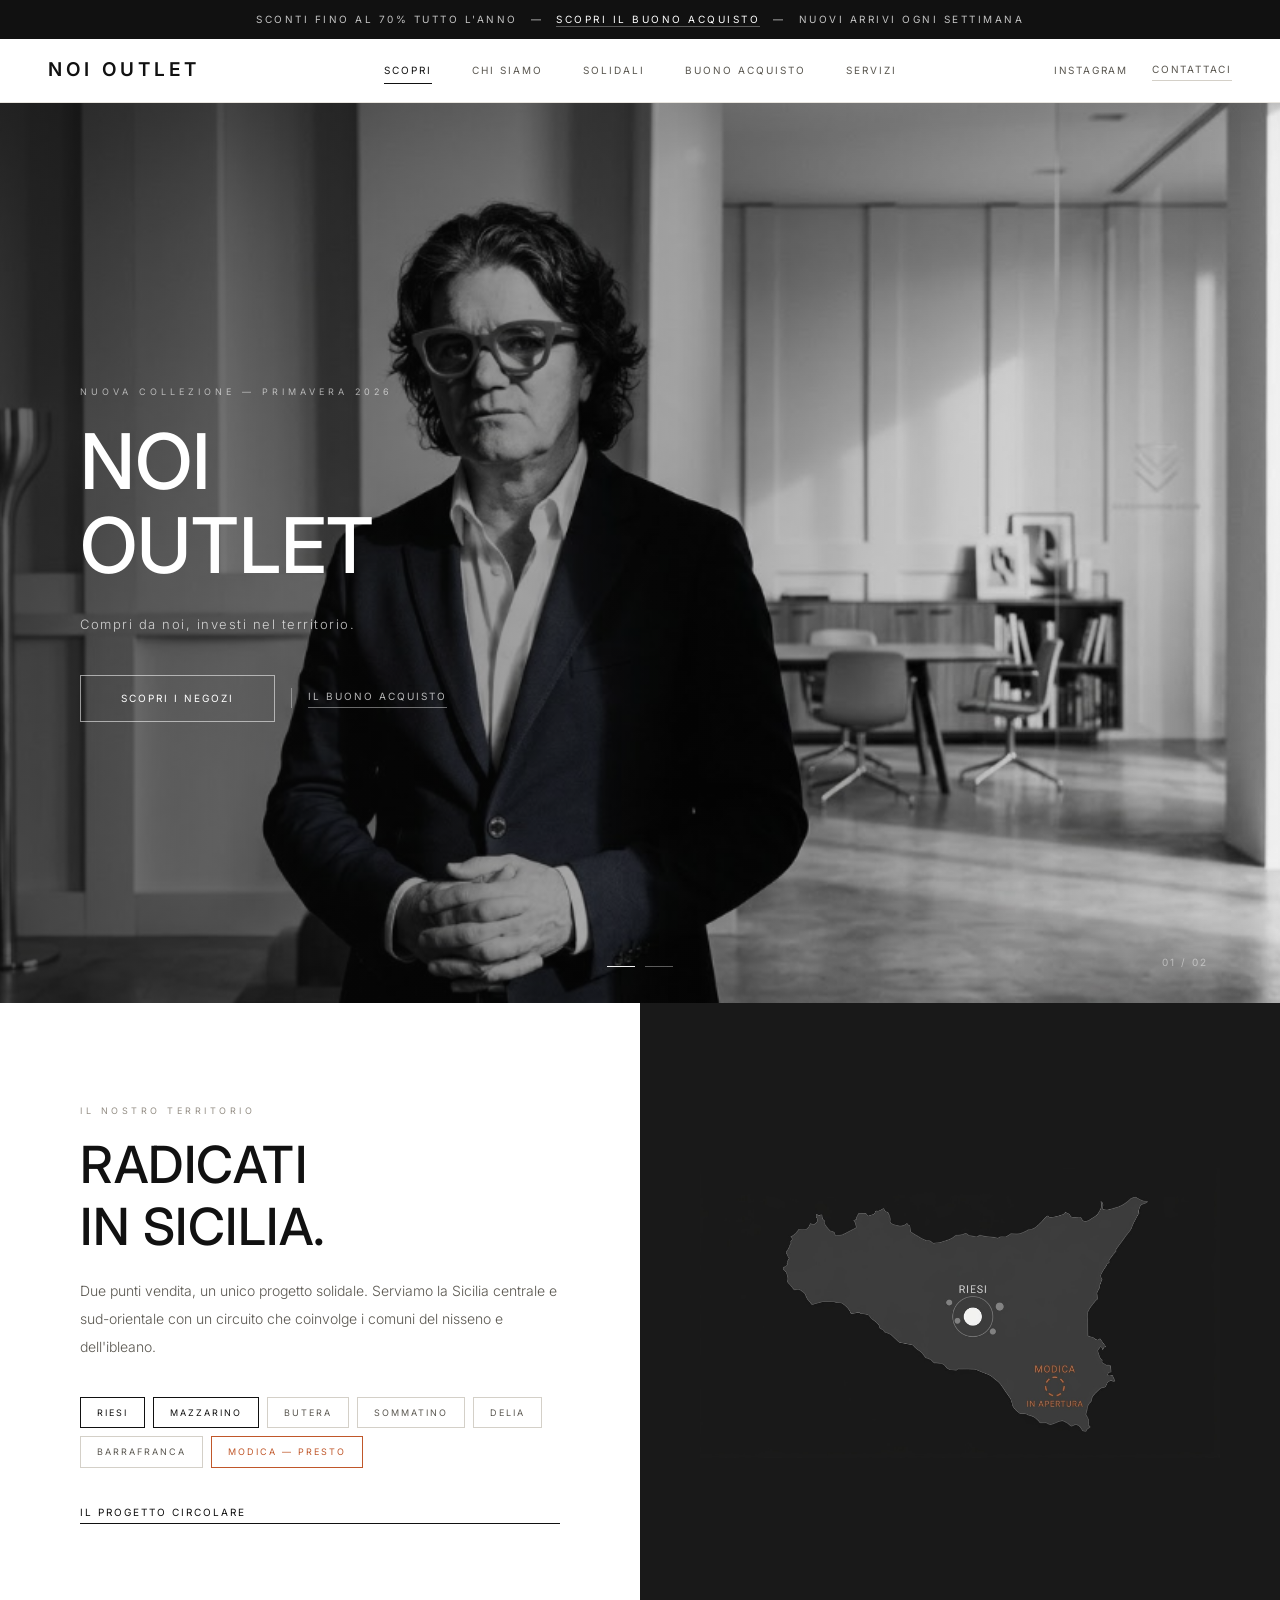
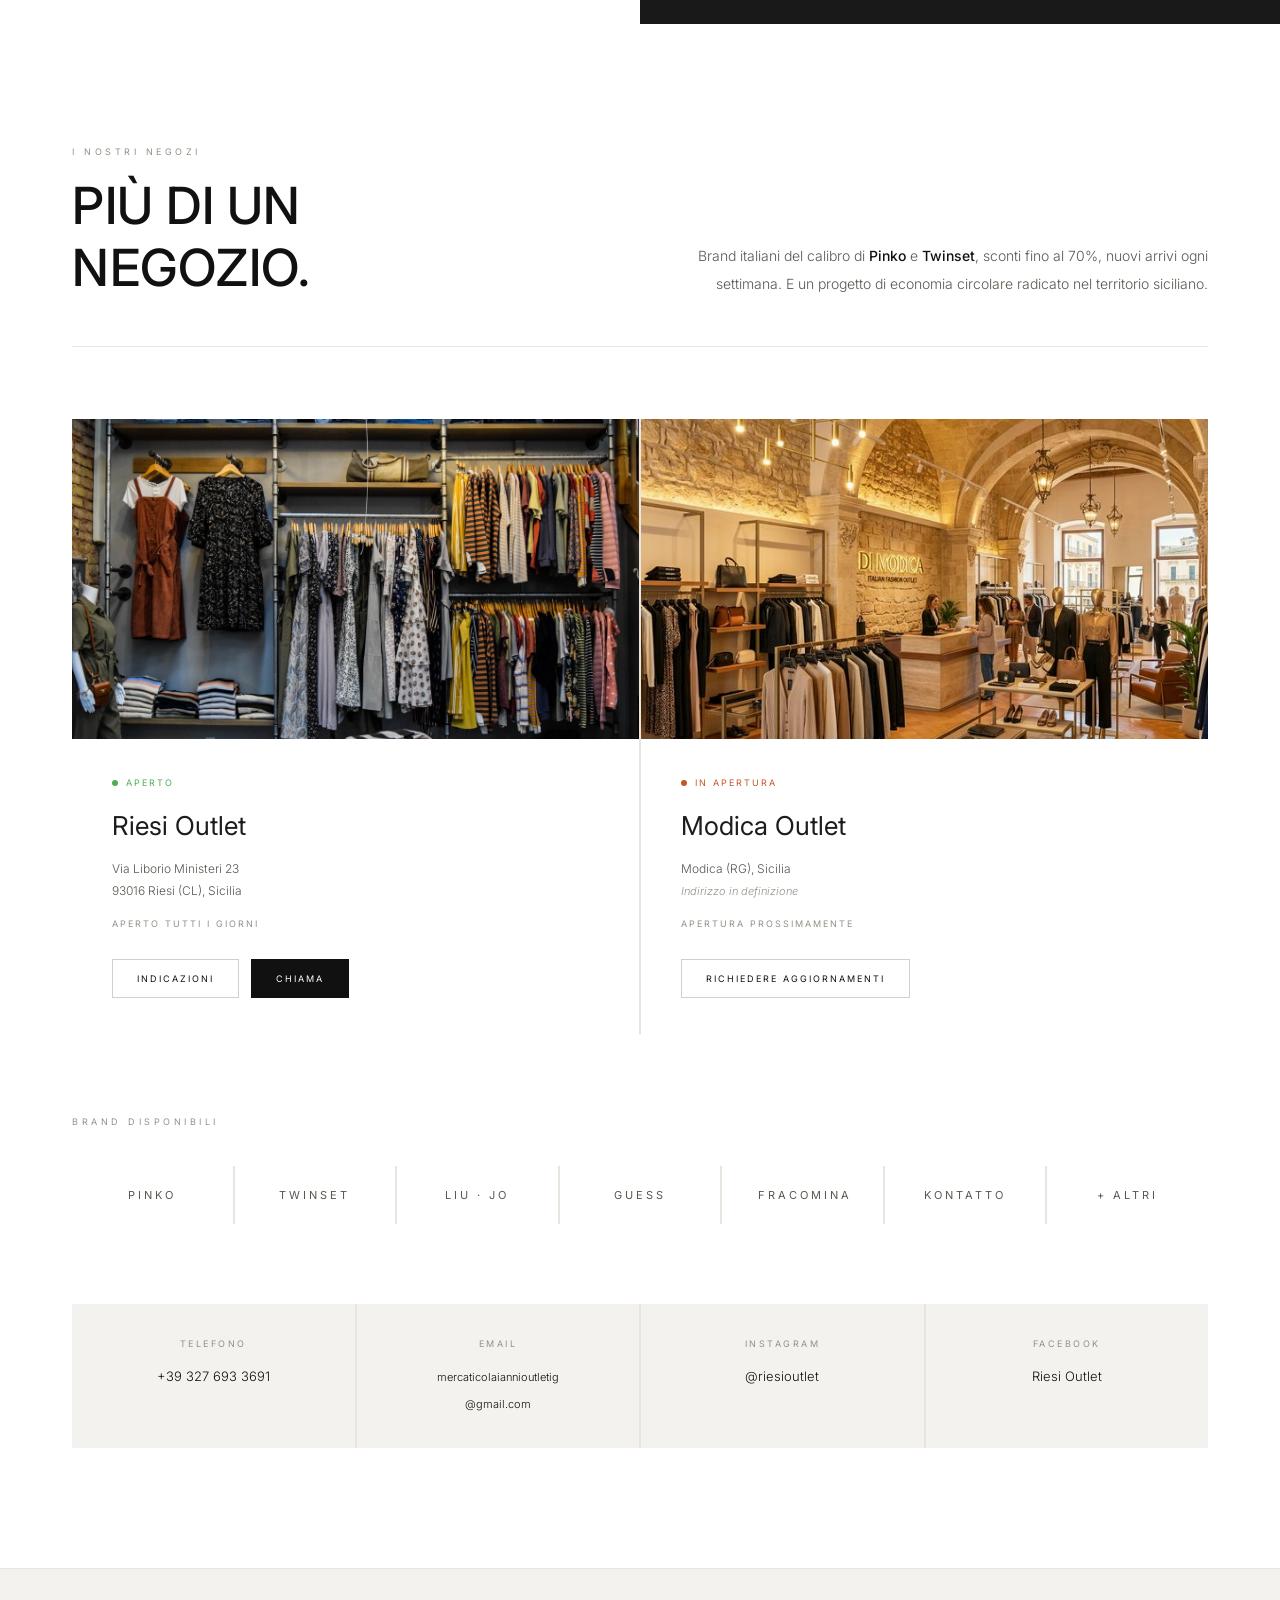
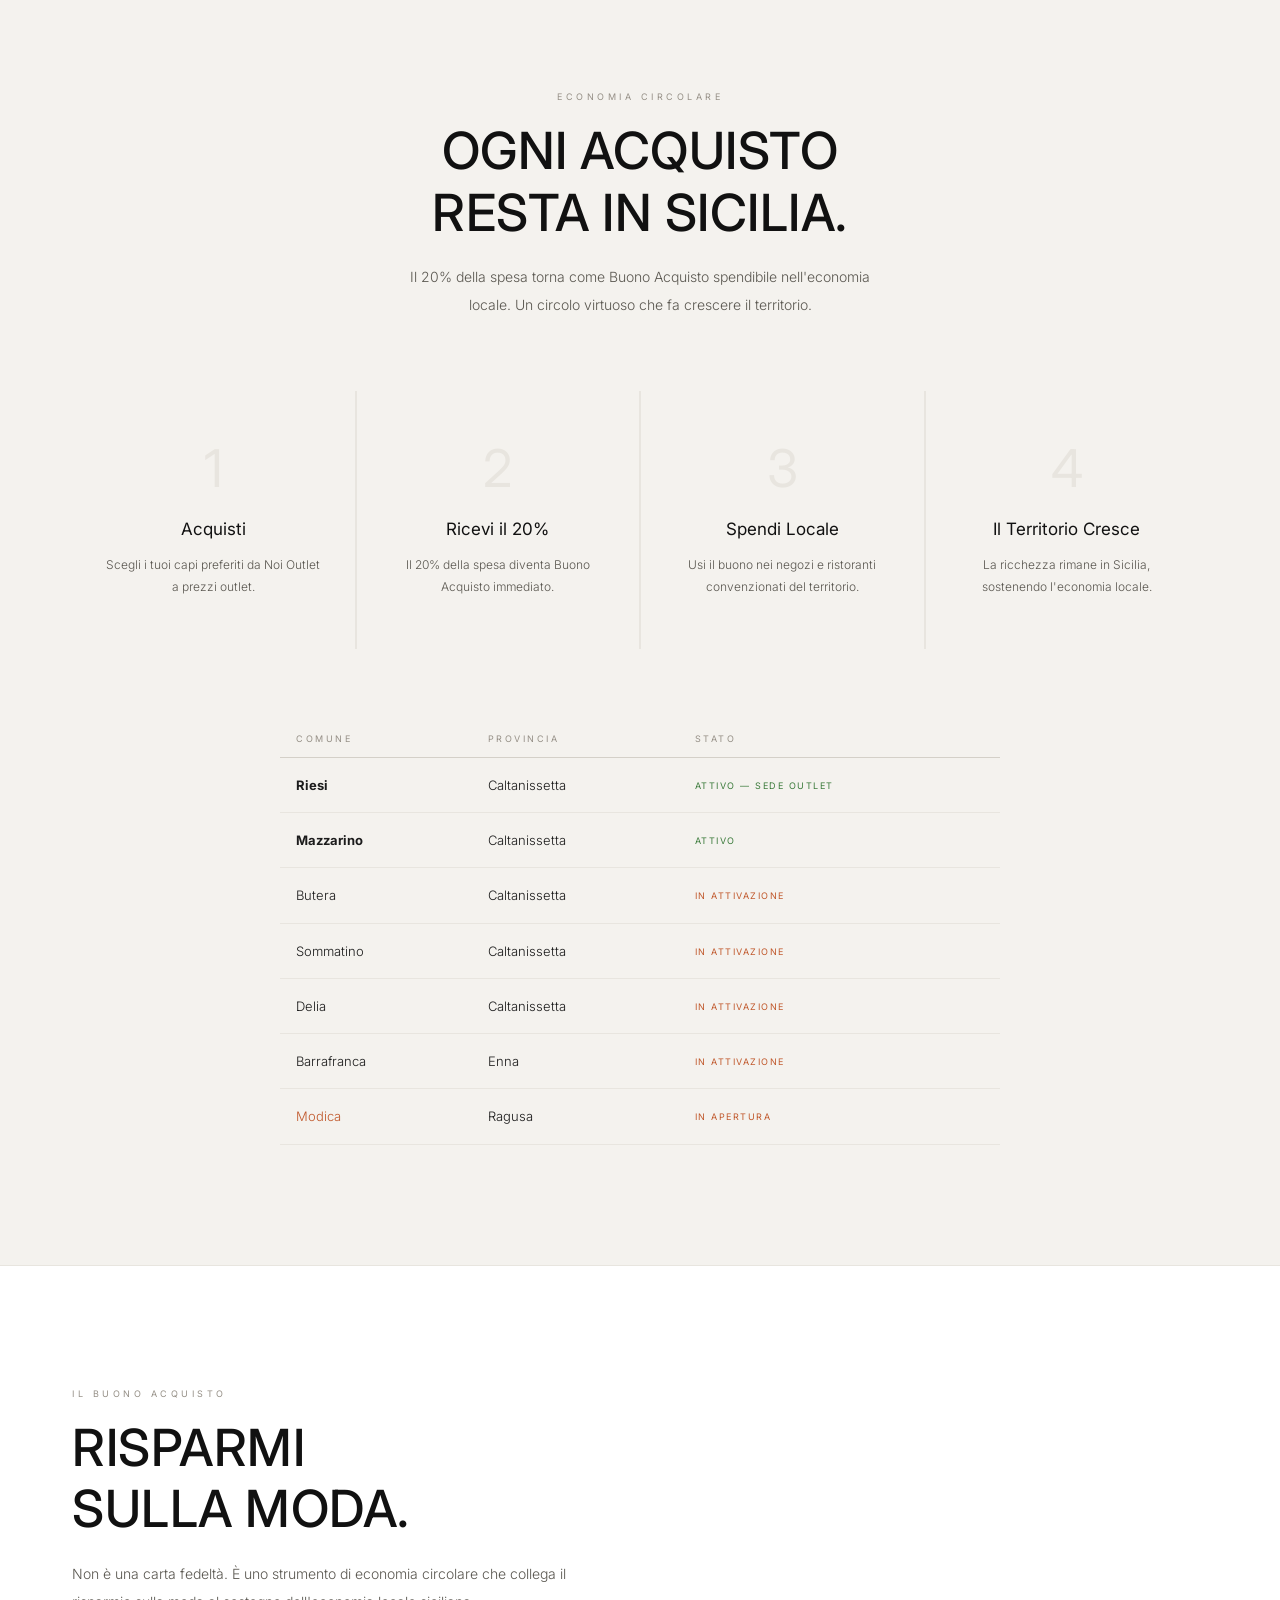
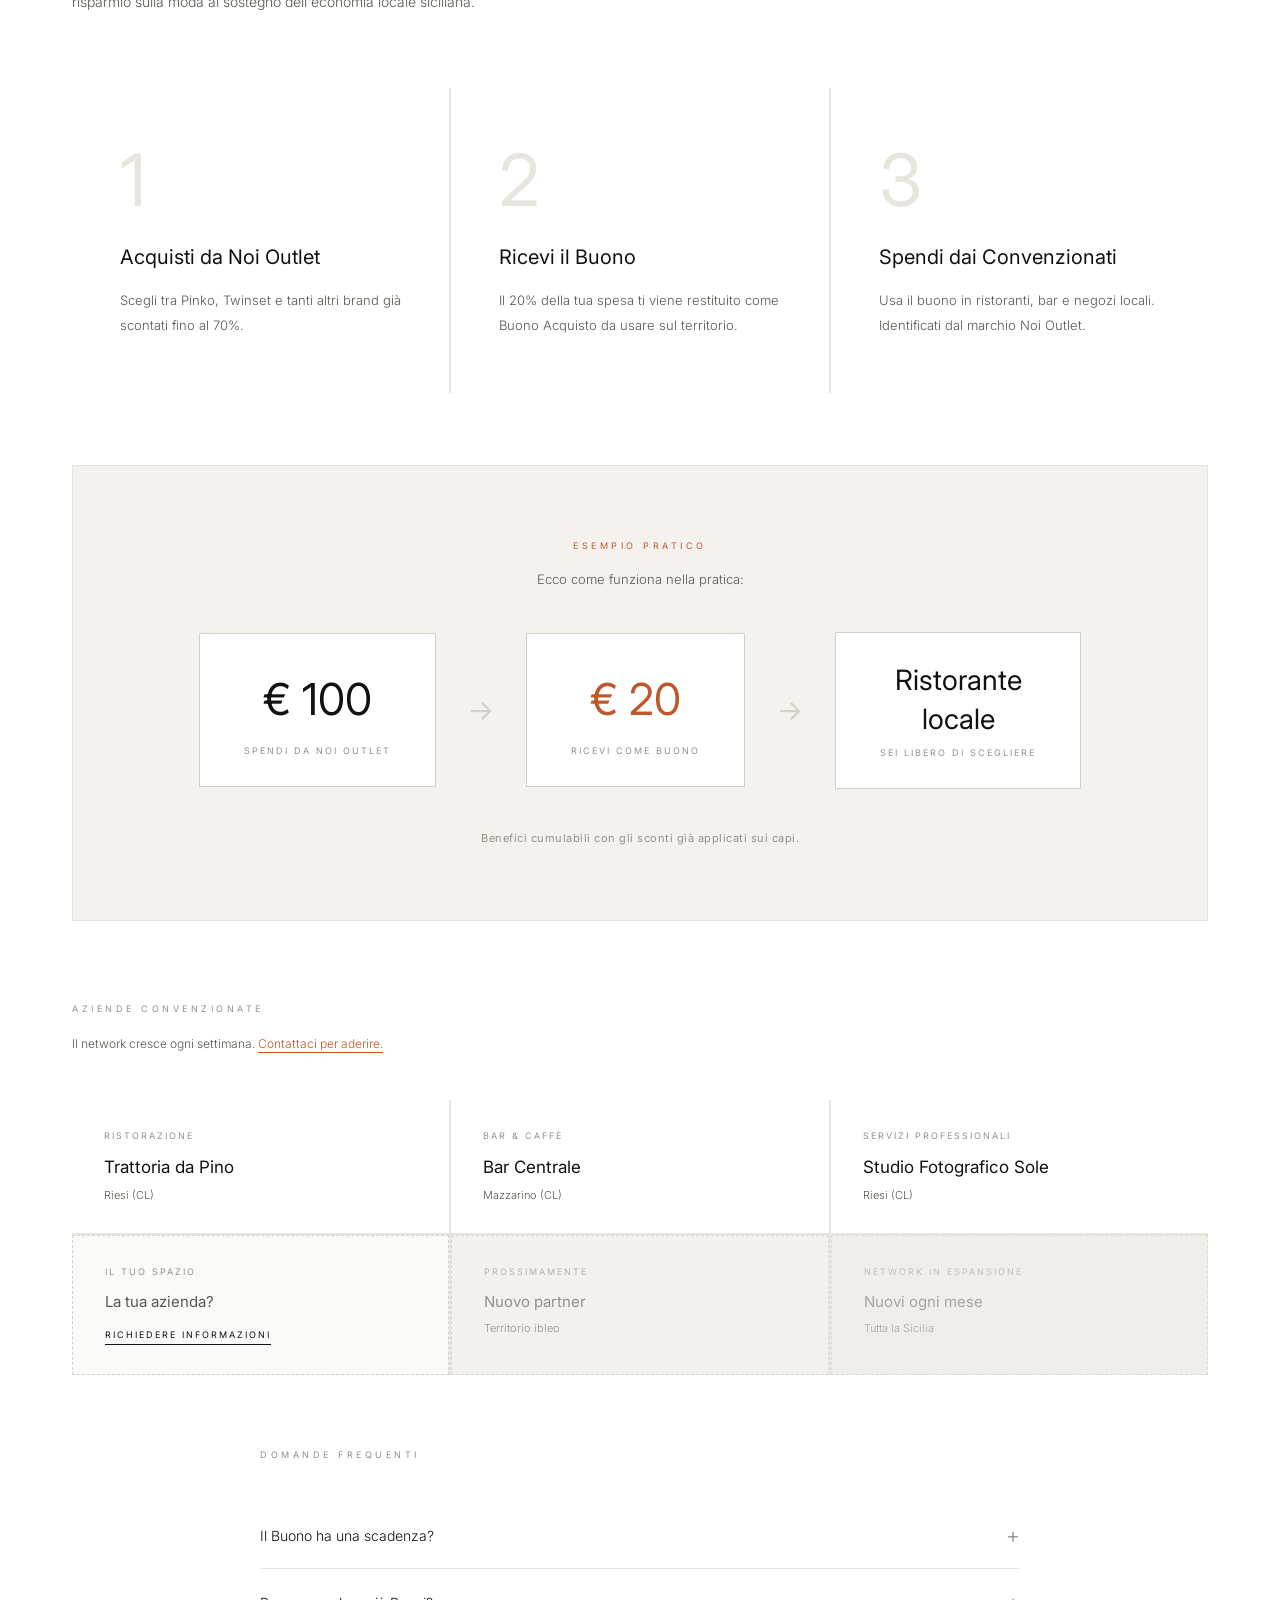
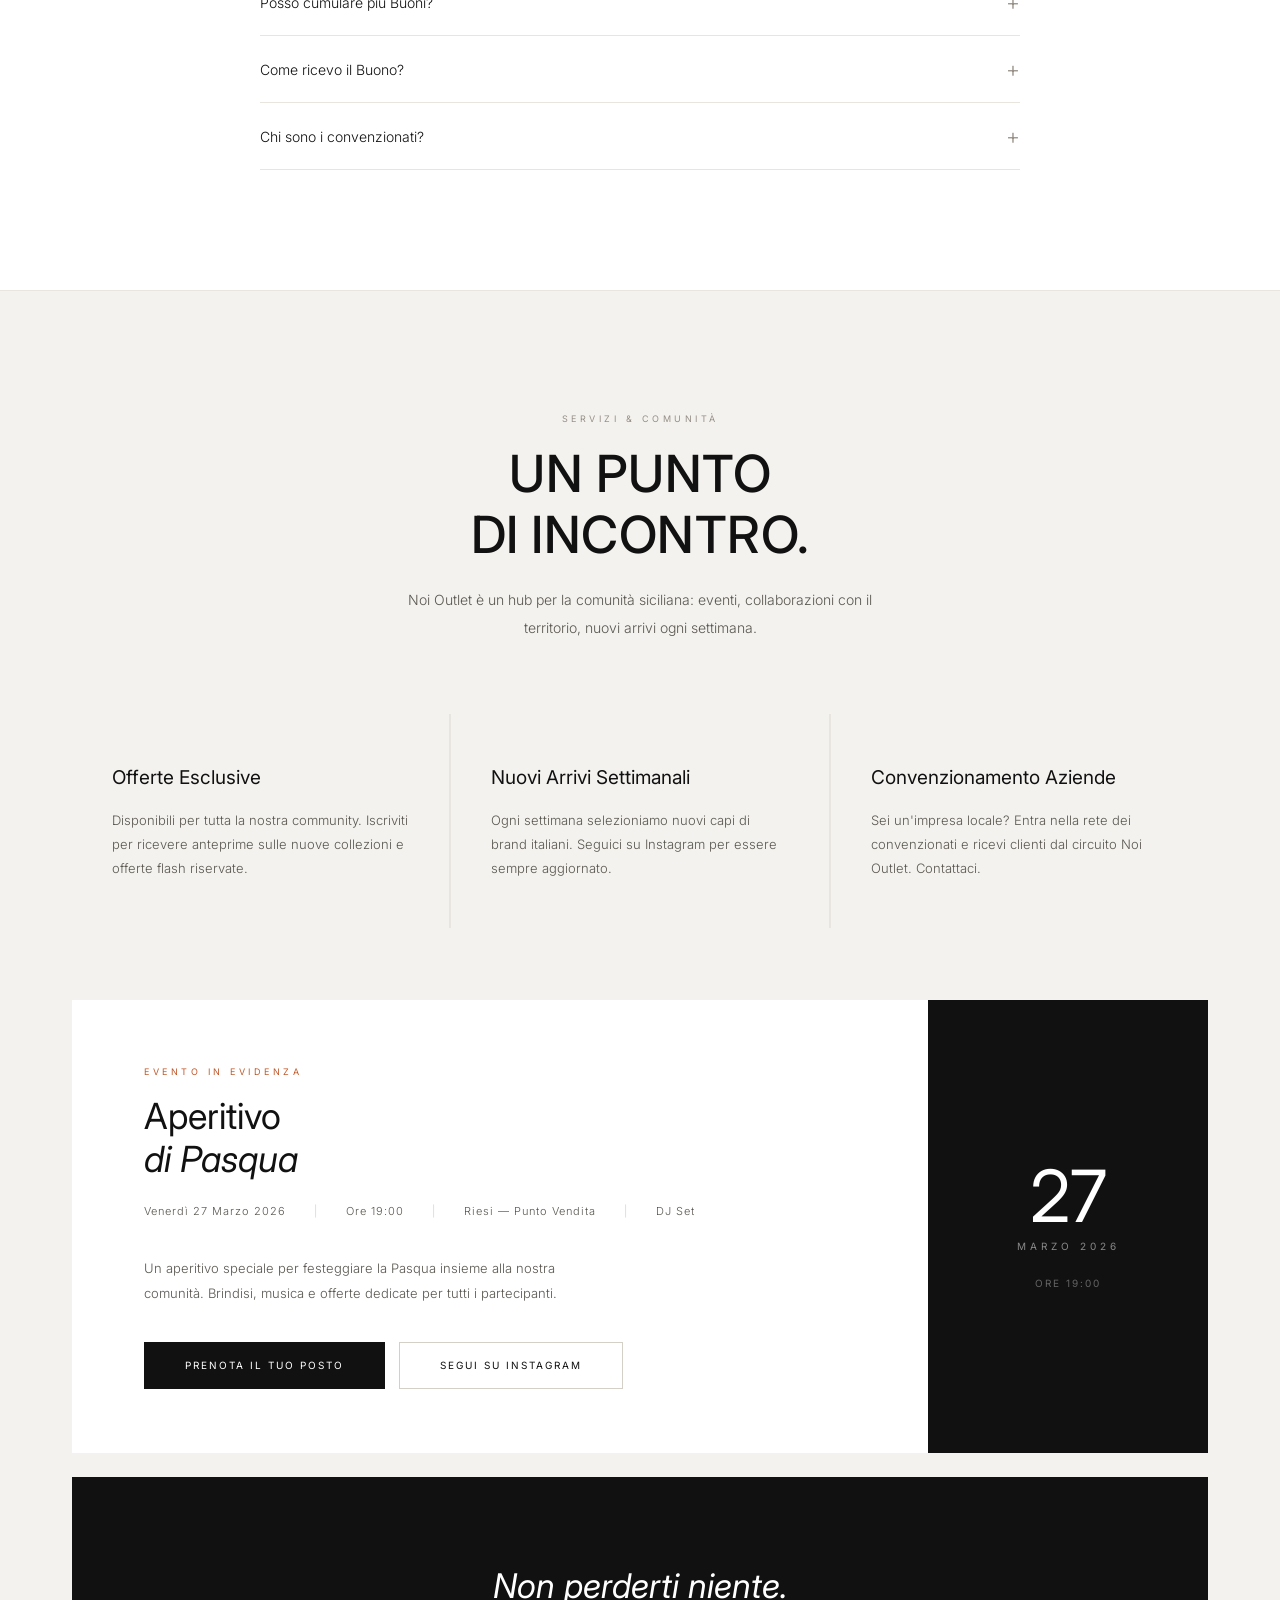
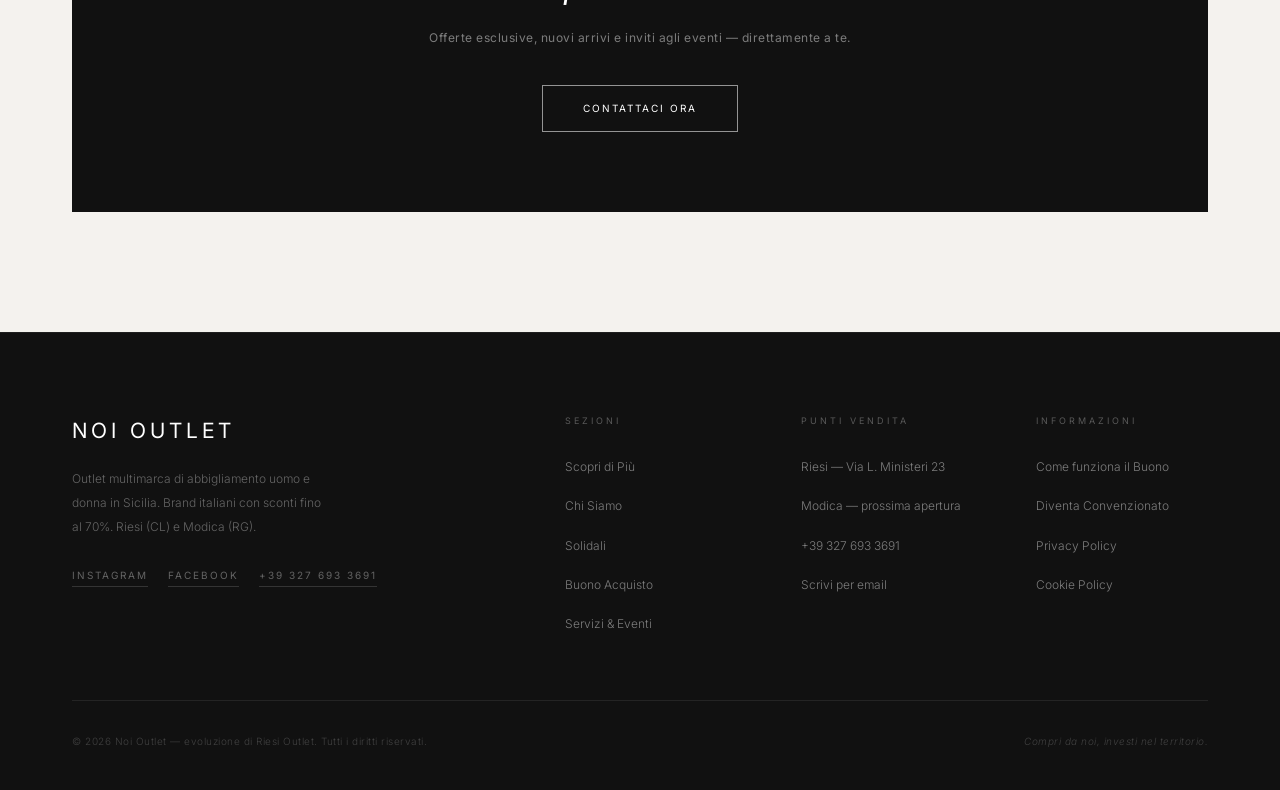
==== index.html @ e334b3bb "v1.0.0: Premium NOI OUTLET Redesign (Zegna Aesthetic)" ====
<!DOCTYPE html>
<html lang="it">
<head>
    <meta charset="UTF-8">
    <meta name="viewport" content="width=device-width, initial-scale=1.0">
    <title>Noi Outlet — Moda di Brand, Prezzi Outlet. Riesi & Modica, Sicilia.</title>
    <meta name="description" content="Noi Outlet, l'outlet multimarca di moda italiana in Sicilia. Pinko, Twinset e altri brand. Sconti fino al 70% tutto l'anno. Riesi (CL) e Modica (RG). Il Buono Acquisto per il territorio.">
    <link rel="preconnect" href="https://fonts.googleapis.com">
    <link rel="preconnect" href="https://fonts.gstatic.com" crossorigin>
    <link href="https://fonts.googleapis.com/css2?family=Inter:wght@300;400;500;600&display=swap" rel="stylesheet">
    <link rel="stylesheet" href="style.css">
</head>
<body>

<!-- ANNOUNCEMENT BAR -->
<div class="announcement-bar">
    Sconti fino al 70% tutto l'anno &ensp;—&ensp; <a href="#buono">Scopri il Buono Acquisto</a> &ensp;—&ensp; Nuovi arrivi ogni settimana
</div>

<!-- NAV -->
<nav class="site-nav" id="siteNav">
    <div class="nav-inner">
        <a href="#scopri" class="nav-logo">Noi Outlet</a>

        <div class="nav-links" id="navLinks">
            <a href="#scopri"     data-section="scopri">Scopri</a>
            <a href="#noi-outlet" data-section="noi-outlet">Chi Siamo</a>
            <a href="#solidali"   data-section="solidali">Solidali</a>
            <a href="#buono"      data-section="buono">Buono Acquisto</a>
            <a href="#servizi"    data-section="servizi">Servizi</a>
        </div>

        <div class="nav-utils">
            <a href="https://instagram.com/riesioutlet" target="_blank">Instagram</a>
            <a href="tel:+393276933691" class="nav-contact">Contattaci</a>
            <button class="hamburger" id="hamburger" aria-label="Menu"><span></span><span></span><span></span></button>
        </div>
    </div>
</nav>

<!-- MOBILE NAV -->
<div class="mobile-overlay" id="mobileOverlay"></div>
<nav class="mobile-nav" id="mobileNav">
    <div class="mobile-nav-header">
        <span class="nav-logo">Noi Outlet</span>
        <button class="mobile-nav-close" id="mobileClose">✕</button>
    </div>
    <div class="mobile-nav-links">
        <a href="#scopri">Scopri di Più</a>
        <a href="#noi-outlet">Chi Siamo</a>
        <a href="#solidali">Solidali</a>
        <a href="#buono">Buono Acquisto</a>
        <a href="#servizi">Servizi &amp; Eventi</a>
        <a href="https://instagram.com/riesioutlet" target="_blank">Instagram</a>
        <a href="tel:+393276933691">+39 327 693 3691</a>
    </div>
</nav>

<!-- ==================== HERO SLIDER ==================== -->
<section id="scopri" class="hero-slider" aria-label="Hero">

    <!-- Slide 1 -->
    <div class="hero-slide active" data-slide="0">
        <img src="images/hero1.jpg" alt="Noi Outlet — Uomo">
        <div class="hero-overlay"></div>
        <div class="hero-content">
            <div class="hero-text">
                <span class="hero-eyebrow">Nuova Collezione &mdash; Primavera 2026</span>
                <h1 class="hero-title">Noi<br><em>Outlet</em></h1>
                <p class="hero-tagline">Compri da noi, investi nel territorio.</p>
                <div class="hero-ctas">
                    <a href="#noi-outlet" class="btn btn-light">Scopri i Negozi</a>
                    <span class="hero-divider" aria-hidden="true"></span>
                    <a href="#buono" class="text-link" style="color:rgba(255,255,255,0.7); border-color:rgba(255,255,255,0.4);">Il Buono Acquisto</a>
                </div>
            </div>
        </div>
    </div>

    <!-- Slide 2 -->
    <div class="hero-slide" data-slide="1">
        <img src="images/hero2.jpg" alt="Noi Outlet — Eccellenza italiana" style="object-position: center 20%;">
        <div class="hero-overlay"></div>
        <div class="hero-content">
            <div class="hero-text">
                <span class="hero-eyebrow">Brand Italiani &mdash; Sconti fino al 70%</span>
                <h1 class="hero-title">Stile<br><em>Italiano</em></h1>
                <p class="hero-tagline">Pinko, Twinset e i migliori brand a prezzi outlet.</p>
                <div class="hero-ctas">
                    <a href="#noi-outlet" class="btn btn-light">Esplora i Brand</a>
                    <span class="hero-divider" aria-hidden="true"></span>
                    <a href="tel:+393276933691" class="text-link" style="color:rgba(255,255,255,0.7); border-color:rgba(255,255,255,0.4);">+39 327 693 3691</a>
                </div>
            </div>
        </div>
    </div>

    <!-- Dots -->
    <div class="hero-dots" role="tablist" aria-label="Scorri le immagini">
        <button class="hero-dot active" data-target="0" role="tab" aria-selected="true" aria-label="Slide 1"></button>
        <button class="hero-dot"        data-target="1" role="tab" aria-selected="false" aria-label="Slide 2"></button>
    </div>
    <div class="hero-counter" aria-hidden="true">01 / 02</div>
</section>

<!-- ==================== TERRITORY EDITORIAL ==================== -->
<div class="editorial-split">
    <div class="editorial-text">
        <span class="eyebrow">Il Nostro Territorio</span>
        <h2 class="display-title">Radicati<br>in <em>Sicilia</em>.</h2>
        <p class="body-text" style="margin-top:20px;">Due punti vendita, un unico progetto solidale. Serviamo la Sicilia centrale e sud-orientale con un circuito che coinvolge i comuni del nisseno e dell'ibleano.</p>
        <div class="map-communes">
            <span class="commune-chip active">Riesi</span>
            <span class="commune-chip active">Mazzarino</span>
            <span class="commune-chip">Butera</span>
            <span class="commune-chip">Sommatino</span>
            <span class="commune-chip">Delia</span>
            <span class="commune-chip">Barrafranca</span>
            <span class="commune-chip" style="border-color:var(--accent); color:var(--accent);">Modica — presto</span>
        </div>
        <a href="#solidali" class="text-link" style="margin-top:36px;">Il progetto circolare</a>
    </div>
    <div class="editorial-visual" style="background: #191919;">
        <div style="position: relative; width: 100%; max-width: 800px; margin: 0 auto;">
            <img src="images/mappa_sicilia.png" alt="Mappa Negozi Noi Outlet in Sicilia" style="width: 100%; height: auto; display: block;">
            
            <!-- Link Invisibili per Riesi e Modica -->
            <!-- Area stimata Riesi centrale -->
            <a href="#store-riesi" style="position: absolute; top: 35%; left: 40%; width: 25%; height: 25%; z-index: 10; cursor: pointer; display: block;" aria-label="Negozio Riesi"></a>
            
            <!-- Area stimata Modica sud-est -->
            <a href="#store-modica" style="position: absolute; top: 65%; left: 60%; width: 25%; height: 25%; z-index: 10; cursor: pointer; display: block;" aria-label="Negozio Modica"></a>
        </div>
    </div>
</div>

<!-- ==================== CHI SIAMO ==================== -->
<section id="noi-outlet">
    <div class="section-inner">
        <div class="section-header">
            <div>
                <span class="eyebrow">I Nostri Negozi</span>
                <h2 class="display-title">Più di un<br><em>negozio</em>.</h2>
            </div>
            <div class="section-header-right">
                <p class="body-text" style="text-align:right;">Brand italiani del calibro di <strong style="font-weight:500; color:var(--black);">Pinko</strong> e <strong style="font-weight:500; color:var(--black);">Twinset</strong>, sconti fino al 70%, nuovi arrivi ogni settimana. E un progetto di economia circolare radicato nel territorio siciliano.</p>
            </div>
        </div>

        <div class="stores-grid fade-up">
            <!-- Riesi -->
            <div class="store-card" id="store-riesi">
                <div class="store-img-wrap">
                    <img src="images/store_riesi.jpg" alt="Riesi Outlet — interno">
                </div>
                <div class="store-card-body">
                    <div class="store-status">Aperto</div>
                    <h3 class="store-name">Riesi Outlet</h3>
                    <p class="store-address">Via Liborio Ministeri 23<br>93016 Riesi (CL), Sicilia</p>
                    <p class="store-hours">Aperto tutti i giorni</p>
                    <div class="store-actions">
                        <a href="https://maps.google.com/?q=Via+Liborio+Ministeri+23+Riesi" target="_blank" class="btn btn-outline" style="padding:11px 24px; font-size:9px;">Indicazioni</a>
                        <a href="tel:+393276933691" class="btn btn-dark" style="padding:11px 24px; font-size:9px;">Chiama</a>
                    </div>
                </div>
            </div>
            <!-- Modica -->
            <div class="store-card" id="store-modica">
                <div class="store-img-wrap">
                    <img src="images/store_modica.jpg" alt="Modica Outlet — interno">
                </div>
                <div class="store-card-body">
                    <div class="store-status coming">In Apertura</div>
                    <h3 class="store-name">Modica Outlet</h3>
                    <p class="store-address">Modica (RG), Sicilia<br><span style="font-style:italic; color:var(--text-light); font-size:11px;">Indirizzo in definizione</span></p>
                    <p class="store-hours">Apertura prossimamente</p>
                    <div class="store-actions">
                        <a href="tel:+393276933691" class="btn btn-outline" style="padding:11px 24px; font-size:9px;">Richiedere aggiornamenti</a>
                    </div>
                </div>
            </div>
        </div>

        <!-- Brands -->
        <div class="brands-wrap fade-up">
            <span class="eyebrow">Brand disponibili</span>
            <div class="brands-row">
                <div class="brand-cell">Pinko</div>
                <div class="brand-cell">Twinset</div>
                <div class="brand-cell">Liu &middot; Jo</div>
                <div class="brand-cell">Guess</div>
                <div class="brand-cell">Fracomina</div>
                <div class="brand-cell">Kontatto</div>
                <div class="brand-cell">+ altri</div>
            </div>
        </div>

        <!-- Contacts -->
        <div class="contacts-strip fade-up">
            <div class="contact-cell">
                <span class="contact-label">Telefono</span>
                <a href="tel:+393276933691" class="contact-value">+39 327 693 3691</a>
            </div>
            <div class="contact-cell">
                <span class="contact-label">Email</span>
                <a href="mailto:mercaticolaiannioutletig@gmail.com" class="contact-value" style="font-size:11px; letter-spacing:0;">mercaticolaiannioutletig<br>@gmail.com</a>
            </div>
            <div class="contact-cell">
                <span class="contact-label">Instagram</span>
                <a href="https://instagram.com/riesioutlet" target="_blank" class="contact-value">@riesioutlet</a>
            </div>
            <div class="contact-cell">
                <span class="contact-label">Facebook</span>
                <a href="https://www.facebook.com/p/Riesi-Outlet-61584522069517/" target="_blank" class="contact-value">Riesi Outlet</a>
            </div>
        </div>
    </div>
</section>

<!-- ==================== SOLIDALI ==================== -->
<section id="solidali">
    <div class="section-inner">
        <div style="text-align:center; max-width:580px; margin:0 auto;">
            <span class="eyebrow">Economia Circolare</span>
            <h2 class="display-title">Ogni acquisto<br>resta in <em>Sicilia</em>.</h2>
            <p class="body-text" style="margin:20px auto 0; text-align:center; max-width:480px;">Il 20% della spesa torna come Buono Acquisto spendibile nell'economia locale. Un circolo virtuoso che fa crescere il territorio.</p>
        </div>

        <div class="circular-grid fade-up">
            <div class="circ-cell">
                <span class="circ-number">1</span>
                <h3>Acquisti</h3>
                <p>Scegli i tuoi capi preferiti da Noi Outlet a prezzi outlet.</p>
            </div>
            <div class="circ-cell">
                <span class="circ-number">2</span>
                <h3>Ricevi il 20%</h3>
                <p>Il 20% della spesa diventa Buono Acquisto immediato.</p>
            </div>
            <div class="circ-cell">
                <span class="circ-number">3</span>
                <h3>Spendi Locale</h3>
                <p>Usi il buono nei negozi e ristoranti convenzionati del territorio.</p>
            </div>
            <div class="circ-cell">
                <span class="circ-number">4</span>
                <h3>Il Territorio Cresce</h3>
                <p>La ricchezza rimane in Sicilia, sostenendo l'economia locale.</p>
            </div>
        </div>

        <table class="comuni-table fade-up">
            <thead>
                <tr>
                    <th>Comune</th>
                    <th>Provincia</th>
                    <th>Stato</th>
                </tr>
            </thead>
            <tbody>
                <tr><td><strong>Riesi</strong></td><td>Caltanissetta</td><td><span class="status-tag active">Attivo — Sede Outlet</span></td></tr>
                <tr><td><strong>Mazzarino</strong></td><td>Caltanissetta</td><td><span class="status-tag active">Attivo</span></td></tr>
                <tr><td>Butera</td><td>Caltanissetta</td><td><span class="status-tag soon">In attivazione</span></td></tr>
                <tr><td>Sommatino</td><td>Caltanissetta</td><td><span class="status-tag soon">In attivazione</span></td></tr>
                <tr><td>Delia</td><td>Caltanissetta</td><td><span class="status-tag soon">In attivazione</span></td></tr>
                <tr><td>Barrafranca</td><td>Enna</td><td><span class="status-tag soon">In attivazione</span></td></tr>
                <tr><td style="color:var(--accent);">Modica</td><td>Ragusa</td><td><span class="status-tag soon">In apertura</span></td></tr>
            </tbody>
        </table>
    </div>
</section>

<!-- ==================== BUONO ACQUISTO ==================== -->
<section id="buono">
    <div class="section-inner">
        <div style="max-width:560px;">
            <span class="eyebrow">Il Buono Acquisto</span>
            <h2 class="display-title">Risparmi<br>sulla <em>moda</em>.</h2>
            <p class="body-text" style="margin-top:20px;">Non è una carta fedeltà. È uno strumento di economia circolare che collega il risparmio sulla moda al sostegno dell'economia locale siciliana.</p>
        </div>

        <div class="steps-strip fade-up">
            <div class="step-cell">
                <span class="step-num">1</span>
                <h3>Acquisti da Noi Outlet</h3>
                <p>Scegli tra Pinko, Twinset e tanti altri brand già scontati fino al 70%.</p>
            </div>
            <div class="step-cell">
                <span class="step-num">2</span>
                <h3>Ricevi il Buono</h3>
                <p>Il 20% della tua spesa ti viene restituito come Buono Acquisto da usare sul territorio.</p>
            </div>
            <div class="step-cell">
                <span class="step-num">3</span>
                <h3>Spendi dai Convenzionati</h3>
                <p>Usa il buono in ristoranti, bar e negozi locali. Identificati dal marchio Noi Outlet.</p>
            </div>
        </div>

        <div class="buono-example fade-up">
            <span class="eyebrow eyebrow-accent" style="display:block; text-align:center; margin-bottom:12px;">Esempio Pratico</span>
            <p class="body-text" style="text-align:center; margin:0 auto 0; max-width:440px; font-size:13px;">Ecco come funziona nella pratica:</p>
            <div class="buono-calc">
                <div class="calc-box">
                    <span class="calc-amount">&euro;&nbsp;100</span>
                    <span class="calc-label">Spendi da Noi Outlet</span>
                </div>
                <span class="calc-arrow">&rarr;</span>
                <div class="calc-box">
                    <span class="calc-amount highlight">&euro;&nbsp;20</span>
                    <span class="calc-label">Ricevi come Buono</span>
                </div>
                <span class="calc-arrow">&rarr;</span>
                <div class="calc-box">
                    <span class="calc-amount" style="font-size:28px; line-height:1.4;">Ristorante<br>locale</span>
                    <span class="calc-label">Sei libero di scegliere</span>
                </div>
            </div>
            <p style="font-size:11px; color:var(--text-light); letter-spacing:.5px; text-align:center;">Benefici cumulabili con gli sconti già applicati sui capi.</p>
        </div>

        <!-- Convenzionati -->
        <div style="margin-bottom:24px;">
            <span class="eyebrow">Aziende Convenzionate</span>
            <p class="body-text" style="font-size:12px;">Il network cresce ogni settimana. <a href="tel:+393276933691" style="color:var(--accent); border-bottom:1px solid var(--accent); padding-bottom:1px;">Contattaci per aderire.</a></p>
        </div>
        <div class="partners-grid fade-up">
            <div class="partner-cell">
                <span class="partner-category">Ristorazione</span>
                <p class="partner-name">Trattoria da Pino</p>
                <p class="partner-comune">Riesi (CL)</p>
            </div>
            <div class="partner-cell">
                <span class="partner-category">Bar &amp; Caffè</span>
                <p class="partner-name">Bar Centrale</p>
                <p class="partner-comune">Mazzarino (CL)</p>
            </div>
            <div class="partner-cell">
                <span class="partner-category">Servizi Professionali</span>
                <p class="partner-name">Studio Fotografico Sole</p>
                <p class="partner-comune">Riesi (CL)</p>
            </div>
            <div class="partner-cell dashed">
                <span class="partner-category">Il tuo spazio</span>
                <p class="partner-name" style="color:var(--text-mid); font-size:15px;">La tua azienda?</p>
                <a href="tel:+393276933691" class="text-link" style="font-size:9px; margin-top:8px;">Richiedere informazioni</a>
            </div>
            <div class="partner-cell dashed" style="opacity:.6;">
                <span class="partner-category">Prossimamente</span>
                <p class="partner-name" style="color:var(--text-mid); font-size:15px;">Nuovo partner</p>
                <p class="partner-comune">Territorio ibleo</p>
            </div>
            <div class="partner-cell dashed" style="opacity:.45;">
                <span class="partner-category">Network in espansione</span>
                <p class="partner-name" style="color:var(--text-mid); font-size:15px;">Nuovi ogni mese</p>
                <p class="partner-comune">Tutta la Sicilia</p>
            </div>
        </div>

        <!-- FAQ -->
        <div class="faq-wrap">
            <div class="faq-title-row">
                <span class="eyebrow">Domande Frequenti</span>
            </div>
            <div class="faq-item">
                <button class="faq-q">Il Buono ha una scadenza?<span class="faq-plus">+</span></button>
                <div class="faq-a">Il Buono Acquisto ha validità di 30 giorni dalla data di emissione.</div>
            </div>
            <div class="faq-item">
                <button class="faq-q">Posso cumulare più Buoni?<span class="faq-plus">+</span></button>
                <div class="faq-a">Sì, puoi accumulare Buoni da acquisti diversi e usarli insieme presso un convenzionato.</div>
            </div>
            <div class="faq-item">
                <button class="faq-q">Come ricevo il Buono?<span class="faq-plus">+</span></button>
                <div class="faq-a">Al momento dell'acquisto in negozio ti vengono rilasciati il tagliando fisico e la ricevuta. La versione digitale è in arrivo.</div>
            </div>
            <div class="faq-item">
                <button class="faq-q">Chi sono i convenzionati?<span class="faq-plus">+</span></button>
                <div class="faq-a">Ristoranti, bar, negozi e studi professionali del territorio che hanno scelto di aderire al progetto. Il network cresce ogni settimana.</div>
            </div>
        </div>
    </div>
</section>

<!-- ==================== SERVIZI ==================== -->
<section id="servizi">
    <div class="section-inner">
        <div style="text-align:center; max-width:540px; margin:0 auto;">
            <span class="eyebrow">Servizi &amp; Comunità</span>
            <h2 class="display-title">Un punto<br>di <em>incontro</em>.</h2>
            <p class="body-text" style="margin:20px auto 0; text-align:center;">Noi Outlet è un hub per la comunità siciliana: eventi, collaborazioni con il territorio, nuovi arrivi ogni settimana.</p>
        </div>

        <div class="services-grid fade-up">
            <div class="service-cell">
                <h3>Offerte Esclusive</h3>
                <p>Disponibili per tutta la nostra community. Iscriviti per ricevere anteprime sulle nuove collezioni e offerte flash riservate.</p>
            </div>
            <div class="service-cell">
                <h3>Nuovi Arrivi Settimanali</h3>
                <p>Ogni settimana selezioniamo nuovi capi di brand italiani. Seguici su Instagram per essere sempre aggiornato.</p>
            </div>
            <div class="service-cell">
                <h3>Convenzionamento Aziende</h3>
                <p>Sei un'impresa locale? Entra nella rete dei convenzionati e ricevi clienti dal circuito Noi Outlet. Contattaci.</p>
            </div>
        </div>

        <!-- Event feature -->
        <div class="event-feature fade-up">
            <div class="event-content">
                <span class="eyebrow eyebrow-accent">Evento in Evidenza</span>
                <h3 class="event-title-large">Aperitivo<br><em>di Pasqua</em></h3>
                <div class="event-meta">
                    <span class="event-meta-item">Venerdì 27 Marzo 2026</span>
                    <span class="event-meta-item" style="color:var(--stone-dark)">|</span>
                    <span class="event-meta-item">Ore 19:00</span>
                    <span class="event-meta-item" style="color:var(--stone-dark)">|</span>
                    <span class="event-meta-item">Riesi — Punto Vendita</span>
                    <span class="event-meta-item" style="color:var(--stone-dark)">|</span>
                    <span class="event-meta-item">DJ Set</span>
                </div>
                <p style="font-size:13px; font-weight:300; color:var(--text-mid); margin-bottom:36px; max-width:420px; line-height:1.9;">Un aperitivo speciale per festeggiare la Pasqua insieme alla nostra comunità. Brindisi, musica e offerte dedicate per tutti i partecipanti.</p>
                <div class="event-ctas">
                    <a href="tel:+393276933691" class="btn btn-dark">Prenota il Tuo Posto</a>
                    <a href="https://instagram.com/riesioutlet" target="_blank" class="btn btn-outline">Segui su Instagram</a>
                </div>
            </div>
            <div class="event-date-panel">
                <span class="event-day">27</span>
                <span class="event-month">Marzo 2026</span>
                <span class="event-time">Ore 19:00</span>
            </div>
        </div>

        <!-- Newsletter CTA -->
        <div class="newsletter-block">
            <h3>Non perderti niente.</h3>
            <p>Offerte esclusive, nuovi arrivi e inviti agli eventi — direttamente a te.</p>
            <a href="tel:+393276933691" class="btn btn-light">Contattaci ora</a>
        </div>
    </div>
</section>

<!-- FOOTER -->
<footer>
    <div class="footer-grid">
        <div class="footer-brand">
            <span class="footer-logo">Noi Outlet</span>
            <p>Outlet multimarca di abbigliamento uomo e donna in Sicilia. Brand italiani con sconti fino al 70%. Riesi (CL) e Modica (RG).</p>
            <div class="footer-socials">
                <a href="https://instagram.com/riesioutlet" target="_blank">Instagram</a>
                <a href="https://www.facebook.com/p/Riesi-Outlet-61584522069517/" target="_blank">Facebook</a>
                <a href="tel:+393276933691">+39 327 693 3691</a>
            </div>
        </div>
        <div class="footer-col">
            <h3>Sezioni</h3>
            <ul>
                <li><a href="#scopri">Scopri di Più</a></li>
                <li><a href="#noi-outlet">Chi Siamo</a></li>
                <li><a href="#solidali">Solidali</a></li>
                <li><a href="#buono">Buono Acquisto</a></li>
                <li><a href="#servizi">Servizi &amp; Eventi</a></li>
            </ul>
        </div>
        <div class="footer-col">
            <h3>Punti Vendita</h3>
            <ul>
                <li><a href="https://maps.google.com/?q=Via+Liborio+Ministeri+23+Riesi" target="_blank">Riesi &mdash; Via L. Ministeri 23</a></li>
                <li><a href="tel:+393276933691">Modica &mdash; prossima apertura</a></li>
                <li><a href="tel:+393276933691">+39 327 693 3691</a></li>
                <li><a href="mailto:mercaticolaiannioutletig@gmail.com">Scrivi per email</a></li>
            </ul>
        </div>
        <div class="footer-col">
            <h3>Informazioni</h3>
            <ul>
                <li><a href="#buono">Come funziona il Buono</a></li>
                <li><a href="tel:+393276933691">Diventa Convenzionato</a></li>
                <li><a href="#">Privacy Policy</a></li>
                <li><a href="#">Cookie Policy</a></li>
            </ul>
        </div>
    </div>
    <div class="footer-bottom">
        <span>© 2026 Noi Outlet &mdash; evoluzione di Riesi Outlet. Tutti i diritti riservati.</span>
        <span><em>Compri da noi, investi nel territorio.</em></span>
    </div>
</footer>

<script src="components.js"></script>
</body>
</html>
---- style.css ----
/* =============================================
   NOI OUTLET — Premium Design System
   Ultra-minimalist luxury, Zegna-level aesthetic
   ============================================= */

/* --- Google Fonts loaded in HTML --- */

:root {
    --black:       #111111;
    --white:       #FFFFFF;
    --warm-white:  #FAFAF8;
    --stone:       #F4F2EE;
    --stone-mid:   #E8E5DF;
    --stone-dark:  #D4D0C8;
    --text:        #1C1C1C;
    --text-mid:    #5A5750;
    --text-light:  #958F86;
    --accent:      #C0572A;   /* warm cognac — only for key highlight moments */

    --nav-h:       64px;

    --font-display: 'Inter', 'Helvetica Neue', Arial, sans-serif;
    --font-body:    'Inter', 'Helvetica Neue', Arial, sans-serif;

    --ease:         cubic-bezier(0.25, 0.46, 0.45, 0.94);
    --ease-t:       0.4s;

    --section-pad: 120px 72px;
}

*,
*::before,
*::after  { margin: 0; padding: 0; box-sizing: border-box; }

html { scroll-behavior: smooth; font-size: 16px; }

body {
    font-family: var(--font-body);
    background: var(--white);
    color: var(--text);
    -webkit-font-smoothing: antialiased;
    -moz-osx-font-smoothing: grayscale;
    line-height: 1.7;
    overflow-x: hidden;
}

a   { text-decoration: none; color: inherit; }
img { display: block; max-width: 100%; }
ul  { list-style: none; }

/* =============================================
   ANNOUNCEMENT BAR
   ============================================= */
.announcement-bar {
    background: var(--black);
    color: rgba(255,255,255,0.75);
    font-size: 10px;
    letter-spacing: 2.5px;
    text-transform: uppercase;
    text-align: center;
    padding: 11px 40px;
    position: relative;
    z-index: 1001;
}
.announcement-bar a {
    color: var(--white);
    border-bottom: 1px solid rgba(255,255,255,0.3);
    padding-bottom: 1px;
    transition: border-color var(--ease-t) var(--ease);
}
.announcement-bar a:hover { border-color: rgba(255,255,255,0.8); }

/* =============================================
   NAVIGATION — Zegna-style
   ============================================= */
.site-nav {
    position: sticky;
    top: 0;
    background: var(--white);
    z-index: 1000;
    height: var(--nav-h);
    border-bottom: 1px solid var(--stone-mid);
    transition: box-shadow var(--ease-t) var(--ease);
}
.site-nav.scrolled {
    box-shadow: 0 1px 24px rgba(0,0,0,0.06);
}

.nav-inner {
    display: grid;
    grid-template-columns: 200px 1fr 200px;
    align-items: center;
    height: 100%;
    padding: 0 48px;
    max-width: 1440px;
    margin: 0 auto;
}

/* Logo */
.nav-logo {
    font-family: var(--font-display);
    font-size: 19px;
    font-weight: 600;
    letter-spacing: 4px;
    text-transform: uppercase;
    color: var(--black);
    white-space: nowrap;
}

/* Center links */
.nav-links {
    display: flex;
    justify-content: center;
    gap: 40px;
}
.nav-links a {
    font-size: 10px;
    font-weight: 400;
    letter-spacing: 2px;
    text-transform: uppercase;
    color: var(--text-mid);
    padding: 4px 0;
    position: relative;
    transition: color var(--ease-t) var(--ease);
}
.nav-links a::after {
    content: '';
    position: absolute;
    bottom: -1px; left: 0;
    width: 0; height: 1px;
    background: var(--black);
    transition: width var(--ease-t) var(--ease);
}
.nav-links a:hover { color: var(--black); }
.nav-links a:hover::after,
.nav-links a.active::after { width: 100%; }
.nav-links a.active { color: var(--black); }

/* Right utilities — text only, no icons */
.nav-utils {
    display: flex;
    justify-content: flex-end;
    align-items: center;
    gap: 24px;
}
.nav-utils a {
    font-size: 10px;
    font-weight: 400;
    letter-spacing: 1.8px;
    text-transform: uppercase;
    color: var(--text-mid);
    transition: color var(--ease-t) var(--ease);
    white-space: nowrap;
}
.nav-utils a:hover { color: var(--black); }
.nav-contact {
    border-bottom: 1px solid var(--stone-dark);
    padding-bottom: 2px;
    transition: border-color var(--ease-t) var(--ease) !important;
}
.nav-contact:hover { border-color: var(--black) !important; }

/* Hamburger */
.hamburger {
    display: none;
    flex-direction: column;
    gap: 6px;
    background: none;
    border: none;
    cursor: pointer;
    padding: 4px;
}
.hamburger span {
    display: block; width: 22px; height: 1px;
    background: var(--black);
    transition: var(--ease-t) var(--ease);
}

/* =============================================
   MOBILE NAV
   ============================================= */
.mobile-overlay {
    display: none;
    position: fixed; inset: 0;
    background: rgba(0,0,0,0.25);
    z-index: 1050;
    backdrop-filter: blur(2px);
}
.mobile-overlay.open { display: block; }

.mobile-nav {
    position: fixed;
    top: 0; right: -100%;
    width: min(380px, 90vw);
    height: 100vh;
    background: var(--white);
    border-left: 1px solid var(--stone-mid);
    z-index: 1100;
    display: flex;
    flex-direction: column;
    padding: 40px 44px;
    transition: right .45s var(--ease);
    overflow-y: auto;
}
.mobile-nav.open { right: 0; }

.mobile-nav-header {
    display: flex;
    justify-content: space-between;
    align-items: center;
    margin-bottom: 48px;
}
.mobile-nav-close {
    background: none; border: none;
    font-size: 20px; font-weight: 300;
    color: var(--text); cursor: pointer;
    letter-spacing: 1px;
    font-family: var(--font-body);
}
.mobile-nav-links {
    display: flex;
    flex-direction: column;
}
.mobile-nav-links a {
    font-size: 11px;
    font-weight: 400;
    letter-spacing: 2.5px;
    text-transform: uppercase;
    color: var(--text-mid);
    padding: 20px 0;
    border-bottom: 1px solid var(--stone-mid);
    transition: color var(--ease-t) var(--ease);
}
.mobile-nav-links a:hover { color: var(--black); }
.mobile-nav-links a:last-child { border-bottom: none; }

/* =============================================
   SHARED TYPOGRAPHY & UTILITIES
   ============================================= */
.eyebrow {
    display: block;
    font-size: 9px;
    font-weight: 400;
    letter-spacing: 3.5px;
    text-transform: uppercase;
    color: var(--text-light);
    margin-bottom: 16px;
}
.eyebrow-accent { color: var(--accent); }

.display-title {
    font-family: var(--font-display);
    font-size: clamp(32px, 4vw, 56px);
    font-weight: 500;
    line-height: 1.2;
    color: var(--black);
    letter-spacing: 0.5px;
    text-transform: uppercase;
}
.display-title em { font-style: normal; }

.body-text {
    font-size: 14px;
    font-weight: 300;
    color: var(--text-mid);
    line-height: 2;
    max-width: 520px;
}

/* Buttons — text-style, Zegna-level */
.btn {
    display: inline-block;
    font-size: 10px;
    font-weight: 400;
    letter-spacing: 2px;
    text-transform: uppercase;
    padding: 14px 40px;
    border: 1px solid;
    transition: all var(--ease-t) var(--ease);
    cursor: pointer;
    font-family: var(--font-body);
    white-space: nowrap;
}
.btn-dark {
    background: var(--black);
    color: var(--white);
    border-color: var(--black);
}
.btn-dark:hover {
    background: var(--white);
    color: var(--black);
}
.btn-light {
    background: transparent;
    color: var(--white);
    border-color: rgba(255,255,255,0.55);
}
.btn-light:hover {
    background: var(--white);
    color: var(--black);
    border-color: var(--white);
}
.btn-outline {
    background: transparent;
    color: var(--black);
    border-color: var(--stone-dark);
}
.btn-outline:hover {
    border-color: var(--black);
}
/* Text link with underline */
.text-link {
    font-size: 10px;
    letter-spacing: 2px;
    text-transform: uppercase;
    color: var(--black);
    border-bottom: 1px solid var(--black);
    padding-bottom: 2px;
    display: inline-block;
    transition: opacity var(--ease-t) var(--ease);
}
.text-link:hover { opacity: 0.5; }

/* =============================================
   HERO — FULL VIEWPORT, DUAL SLIDE
   ============================================= */
.hero-slider {
    position: relative;
    height: 100vh;
    min-height: 620px;
    overflow: hidden;
}
.hero-slide {
    position: absolute;
    inset: 0;
    opacity: 0;
    transition: opacity 1.4s var(--ease);
    pointer-events: none;
}
.hero-slide.active {
    opacity: 1;
    pointer-events: auto;
}
.hero-slide img {
    width: 100%;
    height: 100%;
    object-fit: cover;
    object-position: center 30%;
}
.hero-overlay {
    position: absolute;
    inset: 0;
    background: linear-gradient(
        to right,
        rgba(10,10,10,0.62) 0%,
        rgba(10,10,10,0.30) 55%,
        rgba(10,10,10,0.05) 100%
    );
}
.hero-content {
    position: absolute;
    inset: 0;
    display: flex;
    align-items: center;
    padding: 0 80px;
    max-width: 1440px;
    margin: 0 auto;
}
.hero-text {
    max-width: 560px;
    color: var(--white);
}
.hero-eyebrow {
    display: block;
    font-size: 9px;
    letter-spacing: 4px;
    text-transform: uppercase;
    color: rgba(255,255,255,0.6);
    margin-bottom: 20px;
}
.hero-title {
    font-family: var(--font-display);
    font-size: clamp(48px, 6vw, 90px);
    font-weight: 500;
    line-height: 1.1;
    letter-spacing: 0;
    margin-bottom: 24px;
    text-transform: uppercase;
}
.hero-title em { font-style: normal; }
.hero-tagline {
    font-size: 13px;
    font-weight: 300;
    letter-spacing: 1.5px;
    color: rgba(255,255,255,0.75);
    margin-bottom: 40px;
}
.hero-ctas {
    display: flex;
    gap: 16px;
    align-items: center;
    flex-wrap: wrap;
}
.hero-divider {
    width: 1px; height: 20px;
    background: rgba(255,255,255,0.35);
}

/* Slide dots */
.hero-dots {
    position: absolute;
    bottom: 36px;
    left: 50%;
    transform: translateX(-50%);
    display: flex;
    gap: 10px;
    z-index: 2;
}
.hero-dot {
    width: 28px; height: 1px;
    background: rgba(255,255,255,0.35);
    cursor: pointer;
    transition: background var(--ease-t) var(--ease);
    border: none;
}
.hero-dot.active { background: rgba(255,255,255,0.95); }

/* Slide counter */
.hero-counter {
    position: absolute;
    bottom: 32px;
    right: 72px;
    font-size: 10px;
    letter-spacing: 2px;
    color: rgba(255,255,255,0.45);
    z-index: 2;
}

/* =============================================
   EDITORIAL SPLIT — map + territory
   ============================================= */
.editorial-split {
    display: grid;
    grid-template-columns: 1fr 1fr;
}
.editorial-text {
    padding: 100px 80px 100px 80px;
    background: var(--white);
    display: flex;
    flex-direction: column;
    justify-content: center;
}
.editorial-visual {
    background: #1A1A1A;
    display: flex;
    align-items: center;
    justify-content: center;
    padding: 80px 60px;
    min-height: 500px;
}
.map-communes {
    display: flex;
    flex-wrap: wrap;
    gap: 8px;
    margin-top: 36px;
}
.commune-chip {
    font-size: 9px;
    letter-spacing: 2px;
    text-transform: uppercase;
    padding: 7px 16px;
    border: 1px solid var(--stone-dark);
    color: var(--text-mid);
    transition: all var(--ease-t) var(--ease);
}
.commune-chip.active {
    border-color: var(--black);
    color: var(--black);
}

/* =============================================
   STORES SECTION
   ============================================= */
#noi-outlet {
    padding: var(--section-pad);
    background: var(--white);
}
.section-inner { max-width: 1200px; margin: 0 auto; }

.section-header {
    display: grid;
    grid-template-columns: 1fr 1fr;
    gap: 48px;
    align-items: end;
    margin-bottom: 72px;
    padding-bottom: 48px;
    border-bottom: 1px solid var(--stone-mid);
}
.section-header-right {
    display: flex;
    flex-direction: column;
    align-items: flex-end;
    justify-content: flex-end;
}

.stores-grid {
    display: grid;
    grid-template-columns: 1fr 1fr;
    gap: 2px;
    margin-bottom: 80px;
    background: var(--stone-mid);
}
.store-card {
    background: var(--white);
    overflow: hidden;
    transition: box-shadow var(--ease-t) var(--ease);
}
.store-card:hover { box-shadow: 0 12px 48px rgba(0,0,0,0.09); }
.store-img-wrap {
    overflow: hidden;
    height: 320px;
}
.store-img-wrap img {
    width: 100%; height: 100%;
    object-fit: cover;
    transition: transform 0.8s var(--ease);
}
.store-card:hover .store-img-wrap img { transform: scale(1.03); }
.store-card-body { padding: 36px 40px; }
.store-status {
    font-size: 9px;
    letter-spacing: 2px;
    text-transform: uppercase;
    color: #4CAF50;
    margin-bottom: 14px;
    display: flex;
    align-items: center;
    gap: 8px;
}
.store-status::before {
    content: '';
    display: block;
    width: 6px; height: 6px;
    border-radius: 50%;
    background: #4CAF50;
}
.store-status.coming { color: var(--accent); }
.store-status.coming::before { background: var(--accent); }
.store-name {
    font-family: var(--font-display);
    font-size: 26px;
    font-weight: 400;
    margin-bottom: 10px;
}
.store-address {
    font-size: 12px;
    color: var(--text-mid);
    line-height: 1.8;
    margin-bottom: 14px;
    font-weight: 300;
}
.store-hours {
    font-size: 9px;
    letter-spacing: 2px;
    text-transform: uppercase;
    color: var(--text-light);
    margin-bottom: 28px;
}
.store-actions { display: flex; gap: 12px; flex-wrap: wrap; }

/* Brands */
.brands-wrap { margin-bottom: 80px; }
.brands-row {
    display: flex;
    flex-wrap: wrap;
    gap: 2px;
    margin-top: 36px;
    background: var(--stone-mid);
}
.brand-cell {
    background: var(--white);
    padding: 20px 36px;
    font-size: 11px;
    letter-spacing: 3px;
    text-transform: uppercase;
    font-weight: 400;
    color: var(--text-mid);
    transition: all var(--ease-t) var(--ease);
    flex: 1;
    text-align: center;
    min-width: 100px;
}
.brand-cell:hover { background: var(--black); color: var(--white); }

/* Contacts strip */
.contacts-strip {
    display: grid;
    grid-template-columns: repeat(4, 1fr);
    gap: 2px;
    background: var(--stone-mid);
}
.contact-cell {
    background: var(--stone);
    padding: 32px 24px;
    text-align: center;
    transition: background var(--ease-t) var(--ease);
}
.contact-cell:hover { background: var(--stone-mid); }
.contact-cell a { color: var(--black); }
.contact-label {
    font-size: 9px;
    letter-spacing: 2.5px;
    text-transform: uppercase;
    color: var(--text-light);
    margin-bottom: 10px;
    display: block;
}
.contact-value {
    font-size: 13px;
    font-weight: 300;
    color: var(--black);
    line-height: 1.6;
}

/* =============================================
   SOLIDALI
   ============================================= */
#solidali {
    padding: var(--section-pad);
    background: var(--stone);
    border-top: 1px solid var(--stone-mid);
    border-bottom: 1px solid var(--stone-mid);
}
.circular-grid {
    display: grid;
    grid-template-columns: repeat(4, 1fr);
    gap: 2px;
    margin: 72px 0;
    background: var(--stone-mid);
}
.circ-cell {
    background: var(--stone);
    padding: 52px 32px;
    text-align: center;
    position: relative;
    transition: background var(--ease-t) var(--ease);
}
.circ-cell:hover { background: var(--white); }
.circ-number {
    font-family: var(--font-display);
    font-size: 52px;
    font-weight: 400;
    color: var(--stone-mid);
    display: block;
    margin-bottom: 20px;
    line-height: 1;
}
.circ-cell h3 {
    font-family: var(--font-display);
    font-size: 17px;
    font-weight: 400;
    margin-bottom: 10px;
    color: var(--black);
}
.circ-cell p {
    font-size: 12px;
    font-weight: 300;
    color: var(--text-mid);
    line-height: 1.8;
}
/* Comuni table */
.comuni-table {
    width: 100%; max-width: 720px;
    margin: 0 auto;
    border-collapse: collapse;
}
.comuni-table th {
    font-size: 9px;
    letter-spacing: 2.5px;
    text-transform: uppercase;
    color: var(--text-light);
    padding: 10px 16px;
    text-align: left;
    border-bottom: 1px solid var(--stone-dark);
    font-weight: 400;
}
.comuni-table td {
    padding: 15px 16px;
    font-size: 13px;
    font-weight: 300;
    border-bottom: 1px solid var(--stone-mid);
    color: var(--text);
}
.status-tag {
    font-size: 9px;
    letter-spacing: 1.5px;
    text-transform: uppercase;
    font-weight: 400;
    padding: 4px 0;
    display: inline-block;
}
.status-tag.active { color: #3a7a3a; }
.status-tag.soon   { color: var(--accent); }

/* =============================================
   BUONO ACQUISTO
   ============================================= */
#buono {
    padding: var(--section-pad);
    background: var(--white);
}
.steps-strip {
    display: grid;
    grid-template-columns: repeat(3, 1fr);
    gap: 2px;
    margin: 72px 0;
    background: var(--stone-mid);
}
.step-cell {
    background: var(--white);
    padding: 56px 48px;
    transition: background var(--ease-t) var(--ease);
}
.step-cell:hover { background: var(--warm-white); }
.step-num {
    font-family: var(--font-display);
    font-size: 72px;
    font-weight: 400;
    color: var(--stone-mid);
    display: block;
    margin-bottom: 24px;
    line-height: 1;
}
.step-cell h3 {
    font-family: var(--font-display);
    font-size: 20px;
    font-weight: 400;
    margin-bottom: 14px;
    color: var(--black);
}
.step-cell p {
    font-size: 13px;
    font-weight: 300;
    color: var(--text-mid);
    line-height: 1.9;
}

/* Example block */
.buono-example {
    background: var(--stone);
    padding: 72px 80px;
    text-align: center;
    margin-bottom: 80px;
    border: 1px solid var(--stone-mid);
}
.buono-calc {
    display: flex;
    align-items: center;
    justify-content: center;
    gap: 32px;
    flex-wrap: wrap;
    margin: 40px 0;
}
.calc-box {
    padding: 28px 44px;
    border: 1px solid var(--stone-dark);
    background: var(--white);
}
.calc-amount {
    font-family: var(--font-display);
    font-size: 44px;
    font-weight: 400;
    display: block;
    color: var(--black);
}
.calc-amount.highlight { color: var(--accent); }
.calc-label {
    font-size: 9px;
    letter-spacing: 2px;
    text-transform: uppercase;
    color: var(--text-light);
    margin-top: 6px;
    display: block;
    font-weight: 400;
}
.calc-arrow {
    font-family: var(--font-display);
    font-size: 28px;
    color: var(--stone-dark);
}

/* Partners grid */
.partners-grid {
    display: grid;
    grid-template-columns: repeat(3, 1fr);
    gap: 2px;
    margin: 44px 0;
    background: var(--stone-mid);
}
.partner-cell {
    background: var(--white);
    padding: 28px 32px;
    transition: background var(--ease-t) var(--ease);
}
.partner-cell:hover { background: var(--warm-white); }
.partner-category {
    font-size: 9px;
    letter-spacing: 2px;
    text-transform: uppercase;
    color: var(--text-light);
    margin-bottom: 10px;
    display: block;
}
.partner-name {
    font-family: var(--font-display);
    font-size: 17px;
    font-weight: 400;
    margin-bottom: 4px;
    color: var(--black);
}
.partner-comune {
    font-size: 11px;
    font-weight: 300;
    color: var(--text-mid);
}
.partner-cell.dashed {
    border: 1px dashed var(--stone-dark);
    background: var(--warm-white);
}

/* FAQ */
.faq-wrap { max-width: 760px; margin: 72px auto 0; }
.faq-title-row { margin-bottom: 40px; }
.faq-item { border-bottom: 1px solid var(--stone-mid); }
.faq-q {
    width: 100%; text-align: left;
    background: none; border: none;
    padding: 22px 0;
    font-size: 14px;
    font-weight: 300;
    font-family: var(--font-body);
    color: var(--black);
    display: flex;
    justify-content: space-between;
    align-items: center;
    gap: 20px;
    cursor: pointer;
    transition: color var(--ease-t) var(--ease);
}
.faq-q:hover { color: var(--text-mid); }
.faq-plus {
    font-size: 22px;
    font-weight: 300;
    transition: transform var(--ease-t) var(--ease);
    flex-shrink: 0;
    line-height: 1;
    color: var(--text-light);
}
.faq-item.open .faq-plus { transform: rotate(45deg); }
.faq-a {
    font-size: 13px;
    font-weight: 300;
    color: var(--text-mid);
    line-height: 1.9;
    max-height: 0; overflow: hidden;
    transition: max-height .45s var(--ease), padding .3s var(--ease);
}
.faq-item.open .faq-a { max-height: 200px; padding-bottom: 24px; }

/* =============================================
   SERVIZI & EVENTI
   ============================================= */
#servizi {
    padding: var(--section-pad);
    background: var(--stone);
    border-top: 1px solid var(--stone-mid);
}
.services-grid {
    display: grid;
    grid-template-columns: repeat(3,1fr);
    gap: 2px;
    margin: 72px 0;
    background: var(--stone-mid);
}
.service-cell {
    background: var(--stone);
    padding: 48px 40px;
    transition: background var(--ease-t) var(--ease);
}
.service-cell:hover { background: var(--white); }
.service-cell h3 {
    font-family: var(--font-display);
    font-size: 19px;
    font-weight: 400;
    margin-bottom: 14px;
    color: var(--black);
}
.service-cell p {
    font-size: 13px;
    font-weight: 300;
    color: var(--text-mid);
    line-height: 1.85;
}

/* Event feature */
.event-feature {
    display: grid;
    grid-template-columns: 1fr 280px;
    gap: 0;
    background: var(--stone-mid);
    margin-bottom: 24px;
}
.event-content {
    background: var(--white);
    padding: 64px 72px;
}
.event-date-panel {
    background: var(--black);
    color: var(--white);
    display: flex;
    flex-direction: column;
    align-items: center;
    justify-content: center;
    padding: 40px;
    text-align: center;
}
.event-day {
    font-family: var(--font-display);
    font-size: 72px;
    font-weight: 400;
    line-height: 1;
    display: block;
}
.event-month {
    font-size: 10px;
    letter-spacing: 4px;
    text-transform: uppercase;
    color: rgba(255,255,255,0.5);
    margin-top: 6px;
    display: block;
}
.event-time {
    font-size: 10px;
    letter-spacing: 2px;
    text-transform: uppercase;
    color: rgba(255,255,255,0.35);
    margin-top: 20px;
    display: block;
}
.event-title-large {
    font-family: var(--font-display);
    font-size: 36px;
    font-weight: 400;
    color: var(--black);
    margin: 12px 0 20px;
    line-height: 1.2;
}
.event-meta {
    display: flex;
    flex-wrap: wrap;
    gap: 28px;
    margin-bottom: 36px;
}
.event-meta-item {
    font-size: 11px;
    letter-spacing: 1px;
    color: var(--text-mid);
    font-weight: 300;
}
.event-ctas { display: flex; gap: 14px; flex-wrap: wrap; }

/* Newsletter block */
.newsletter-block {
    background: var(--black);
    padding: 80px;
    text-align: center;
}
.newsletter-block h3 {
    font-family: var(--font-display);
    font-size: 34px;
    font-weight: 400;
    font-style: italic;
    color: var(--white);
    margin-bottom: 14px;
}
.newsletter-block p {
    font-size: 12px;
    letter-spacing: .5px;
    color: rgba(255,255,255,0.45);
    margin-bottom: 36px;
}

/* =============================================
   FOOTER
   ============================================= */
footer {
    background: var(--black);
    padding: 80px 72px 40px;
    border-top: 1px solid rgba(255,255,255,0.06);
}
.footer-grid {
    display: grid;
    grid-template-columns: 2.5fr 1fr 1fr 1fr;
    gap: 64px;
    max-width: 1200px;
    margin: 0 auto;
    padding-bottom: 64px;
    border-bottom: 1px solid rgba(255,255,255,0.08);
}
.footer-logo {
    font-family: var(--font-display);
    font-size: 21px;
    font-weight: 400;
    letter-spacing: 4px;
    text-transform: uppercase;
    color: var(--white);
    margin-bottom: 18px;
    display: block;
}
.footer-brand p {
    font-size: 12px;
    font-weight: 300;
    color: rgba(255,255,255,0.35);
    line-height: 2;
    max-width: 260px;
}
.footer-socials {
    display: flex;
    gap: 20px;
    margin-top: 28px;
}
.footer-socials a {
    font-size: 10px;
    letter-spacing: 2px;
    text-transform: uppercase;
    color: rgba(255,255,255,0.35);
    border-bottom: 1px solid rgba(255,255,255,0.15);
    padding-bottom: 2px;
    transition: color var(--ease-t) var(--ease), border-color var(--ease-t) var(--ease);
}
.footer-socials a:hover { color: var(--white); border-color: rgba(255,255,255,0.5); }
.footer-col h3 {
    font-size: 9px;
    letter-spacing: 3px;
    text-transform: uppercase;
    color: rgba(255,255,255,0.3);
    margin-bottom: 24px;
    font-weight: 400;
}
.footer-col ul { display: flex; flex-direction: column; gap: 12px; }
.footer-col ul li a {
    font-size: 12px;
    font-weight: 300;
    color: rgba(255,255,255,0.45);
    transition: color var(--ease-t) var(--ease);
}
.footer-col ul li a:hover { color: var(--white); }
.footer-bottom {
    max-width: 1200px; margin: 32px auto 0;
    display: flex; justify-content: space-between;
    flex-wrap: wrap; gap: 8px;
    font-size: 10px;
    font-weight: 300;
    letter-spacing: .5px;
    color: rgba(255,255,255,0.2);
}

/* =============================================
   ENTRANCE ANIMATIONS
   ============================================= */
.fade-up {
    opacity: 0;
    transform: translateY(18px);
    transition: opacity .7s var(--ease), transform .7s var(--ease);
}
.fade-up.visible { opacity: 1; transform: none; }

/* =============================================
   RESPONSIVE
   ============================================= */
@media (max-width: 1100px) {
    :root { --section-pad: 80px 48px; }

    .nav-inner   { grid-template-columns: 1fr auto; }
    .nav-links   { display: none; }
    .hamburger   { display: flex; }
    .nav-utils a:not(.nav-contact) { display: none; }

    .editorial-split { grid-template-columns: 1fr; }
    .editorial-text  { padding: 72px 48px; }
    .stores-grid     { grid-template-columns: 1fr; }
    .contacts-strip  { grid-template-columns: repeat(2, 1fr); }
    .circular-grid   { grid-template-columns: repeat(2, 1fr); }
    .steps-strip     { grid-template-columns: 1fr; }
    .partners-grid   { grid-template-columns: repeat(2, 1fr); }
    .services-grid   { grid-template-columns: 1fr; }
    .event-feature   { grid-template-columns: 1fr; }
    .event-date-panel { padding: 40px; flex-direction: row; gap: 24px; }
    .footer-grid     { grid-template-columns: 1fr 1fr; }
    .section-header  { grid-template-columns: 1fr; }
}

@media (max-width: 680px) {
    :root { --section-pad: 64px 24px; }
    footer { padding: 60px 24px 32px; }
    .hero-content { padding: 0 32px; }
    .editorial-text { padding: 60px 28px; }
    .step-cell, .circ-cell { padding: 40px 28px; }
    .buono-example { padding: 48px 28px; }
    .newsletter-block { padding: 56px 28px; }
    .event-content { padding: 40px 28px; }
    .contacts-strip { grid-template-columns: 1fr; }
    .circular-grid { grid-template-columns: 1fr; }
    .footer-grid { grid-template-columns: 1fr; gap: 40px; }
    .hero-counter { display: none; }
    .buono-calc { flex-direction: column; gap: 12px; }
}
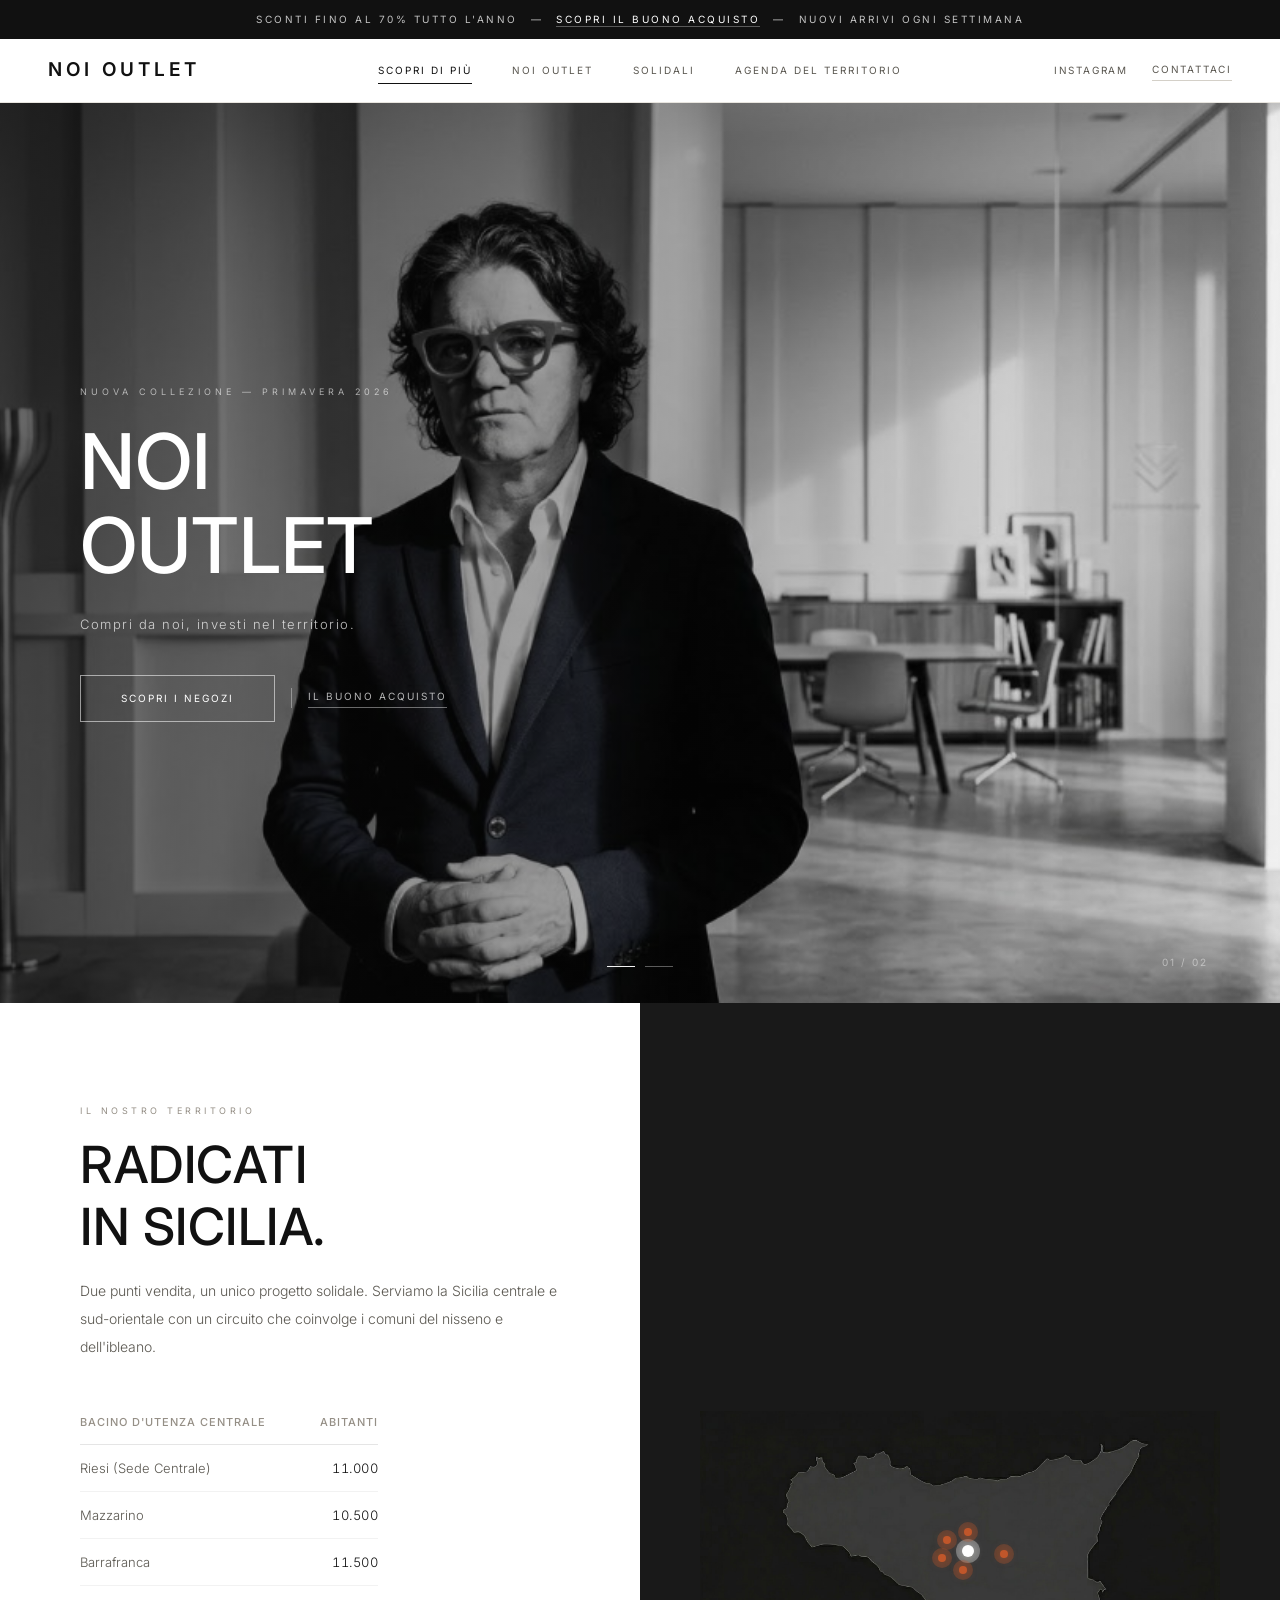
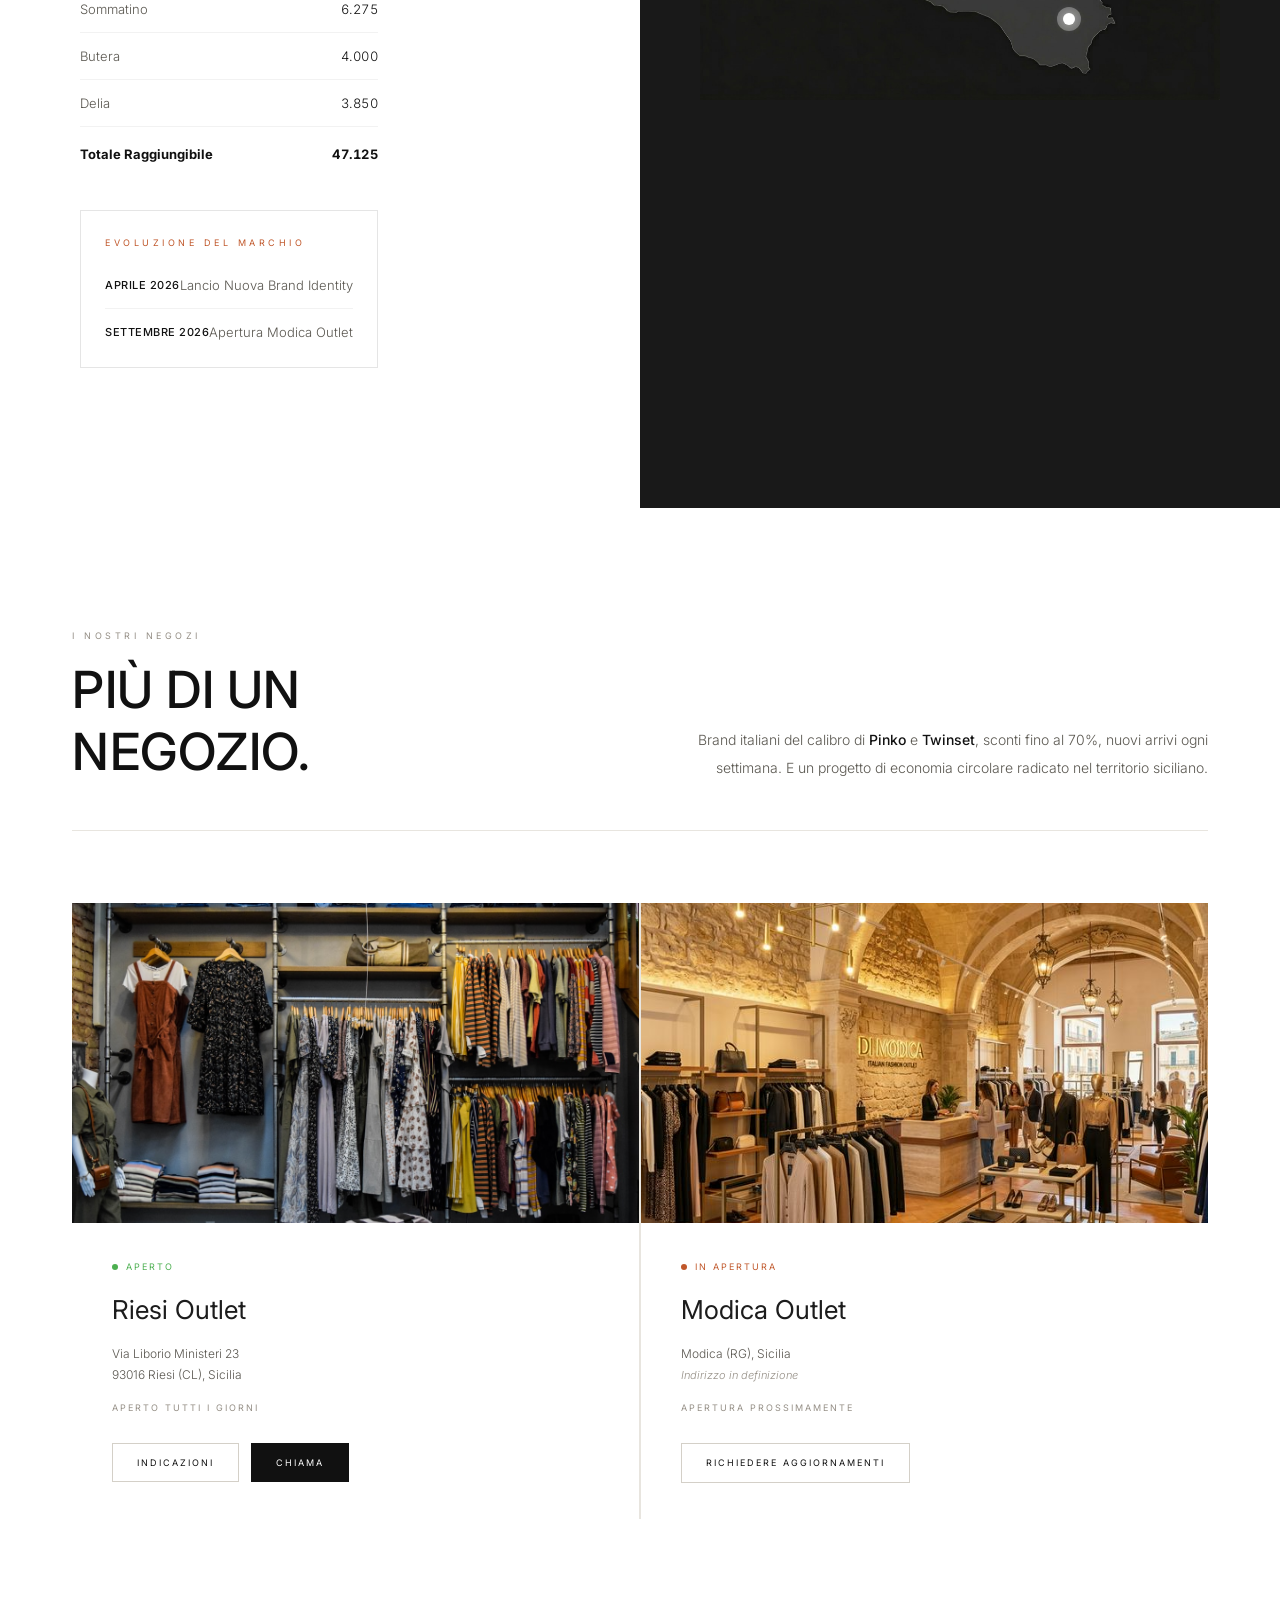
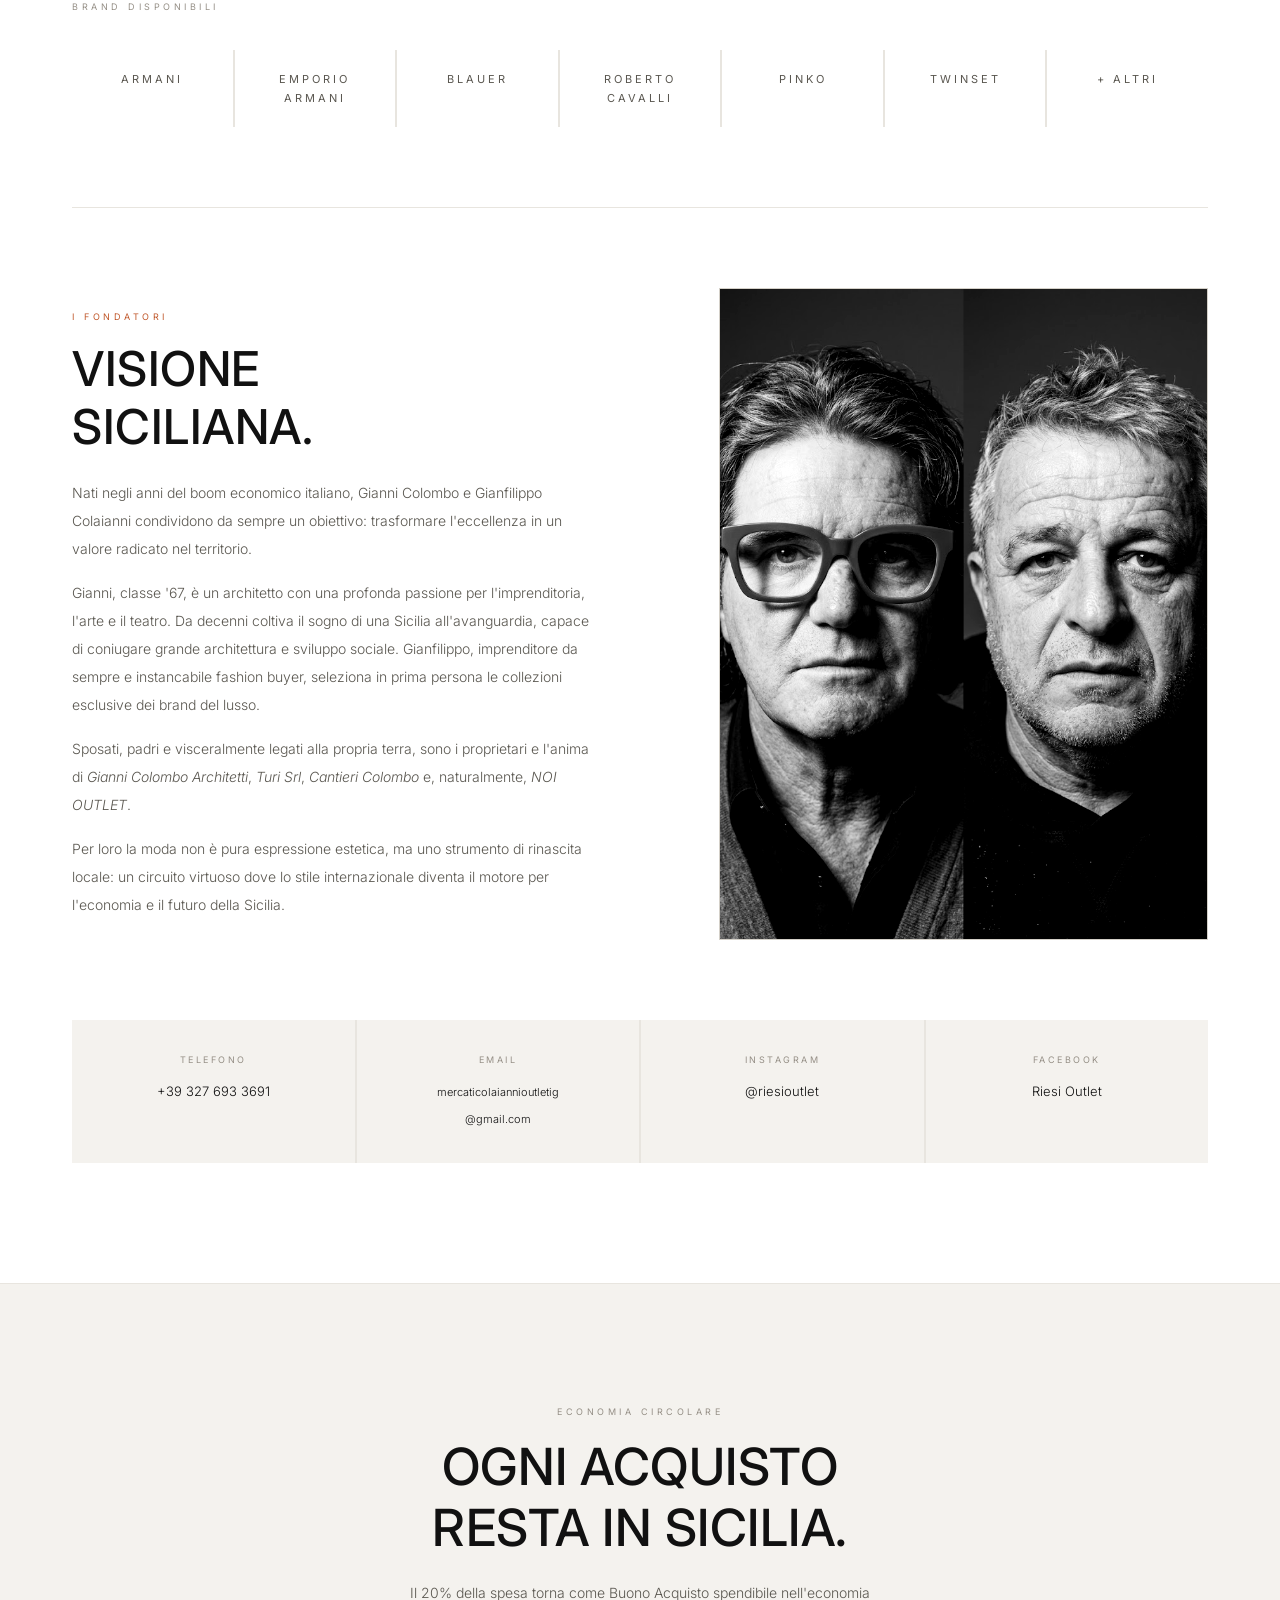
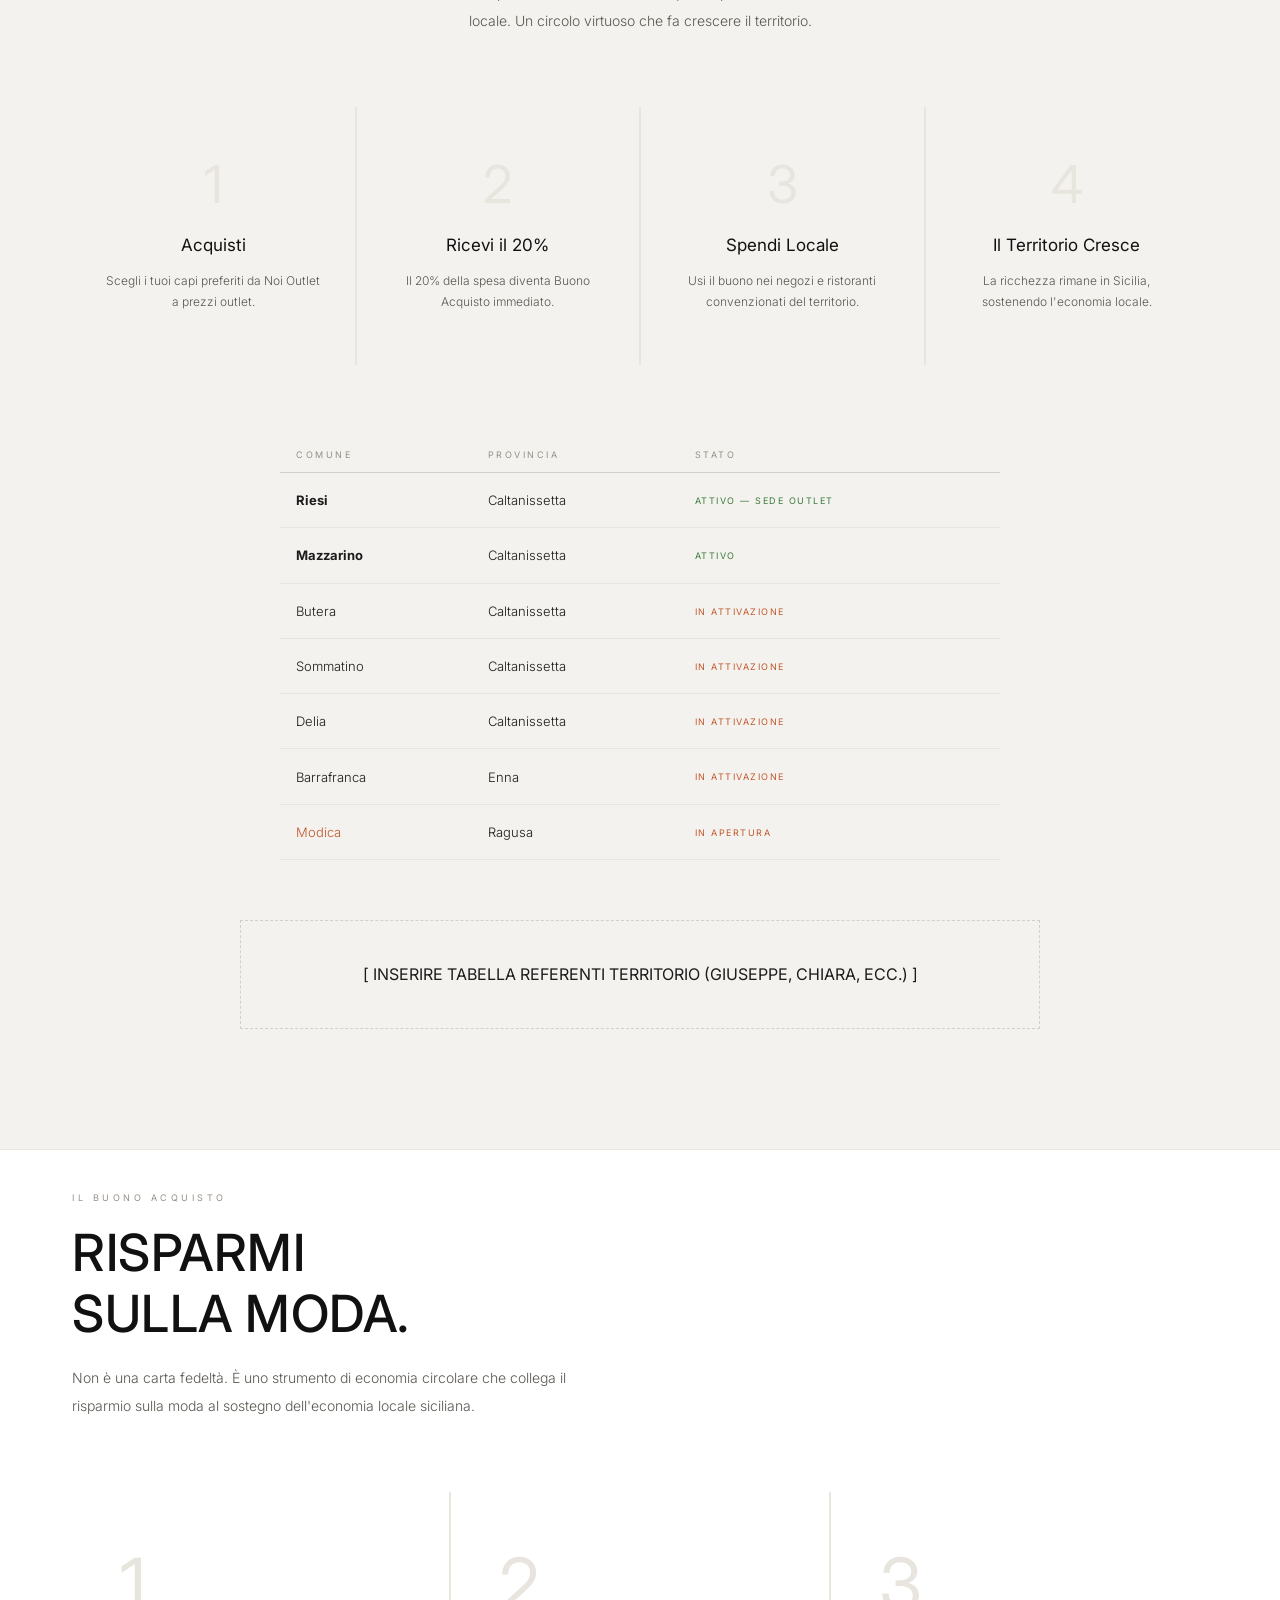
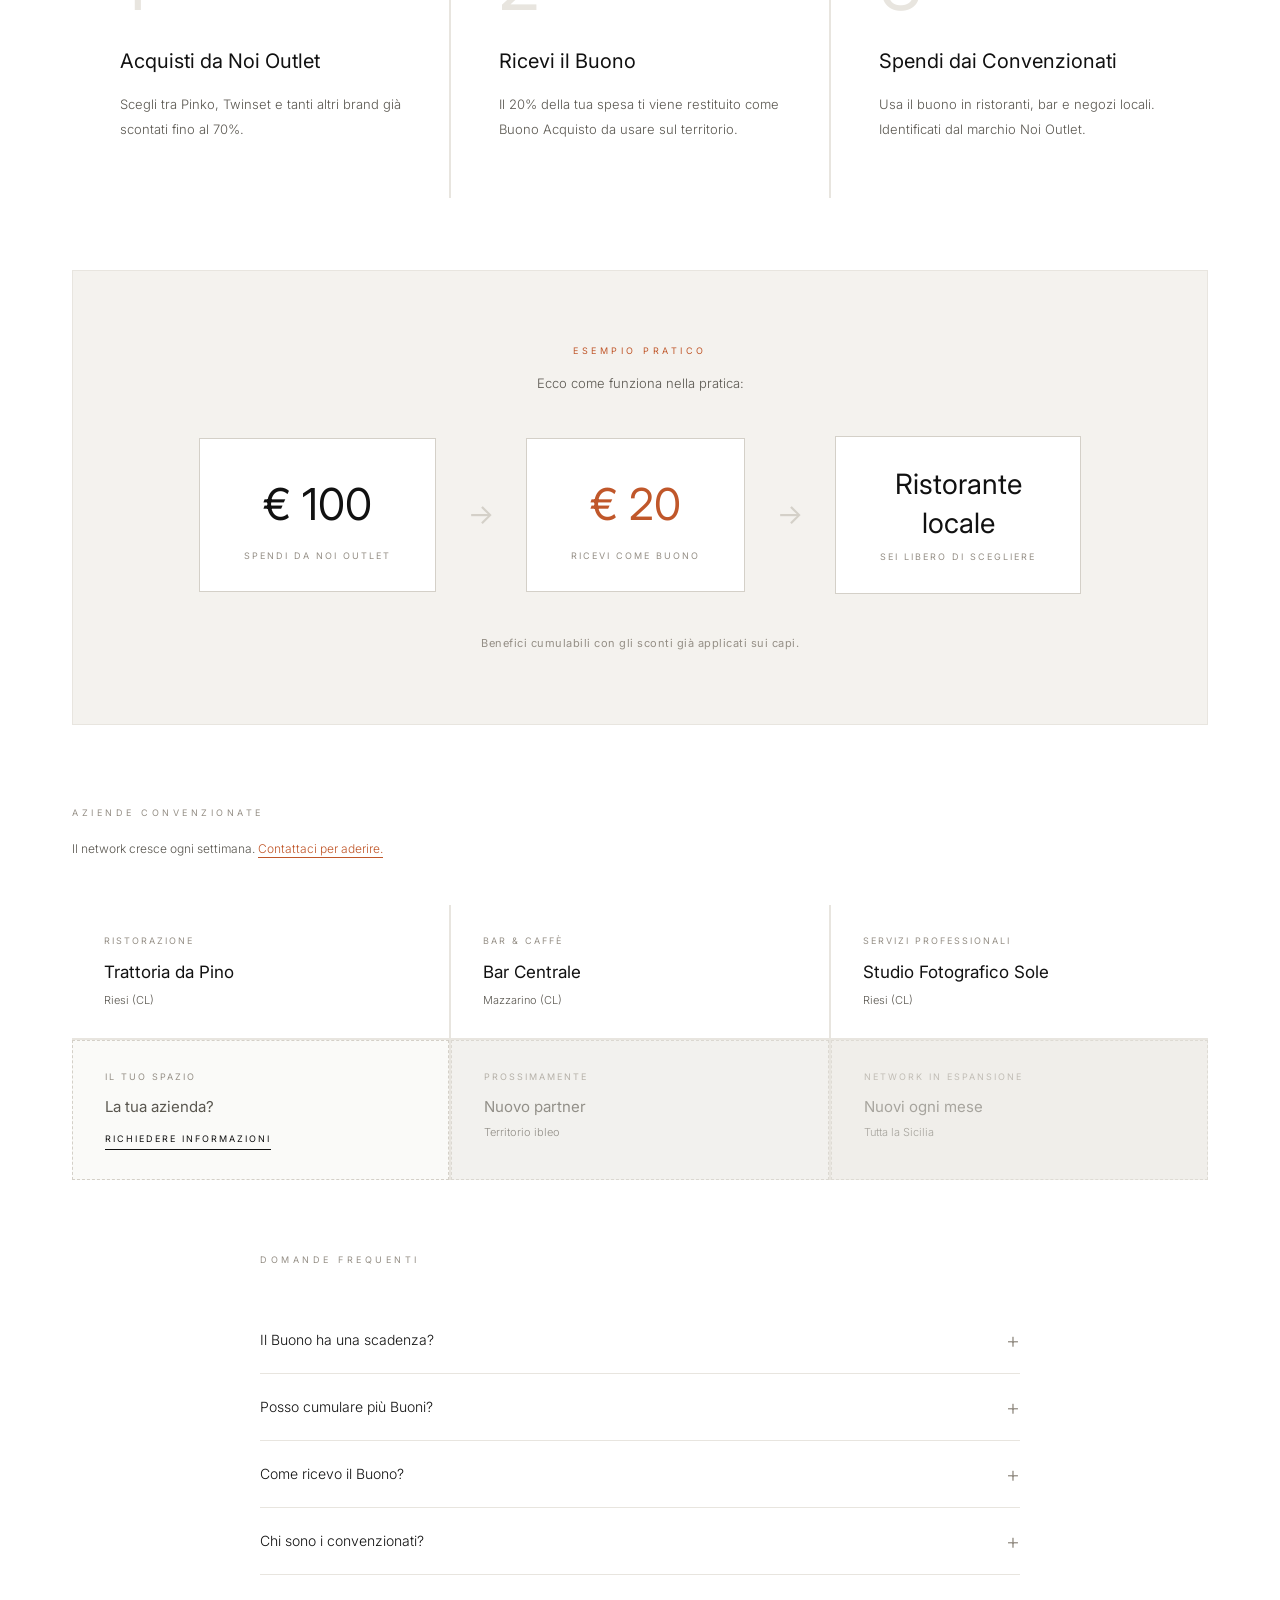
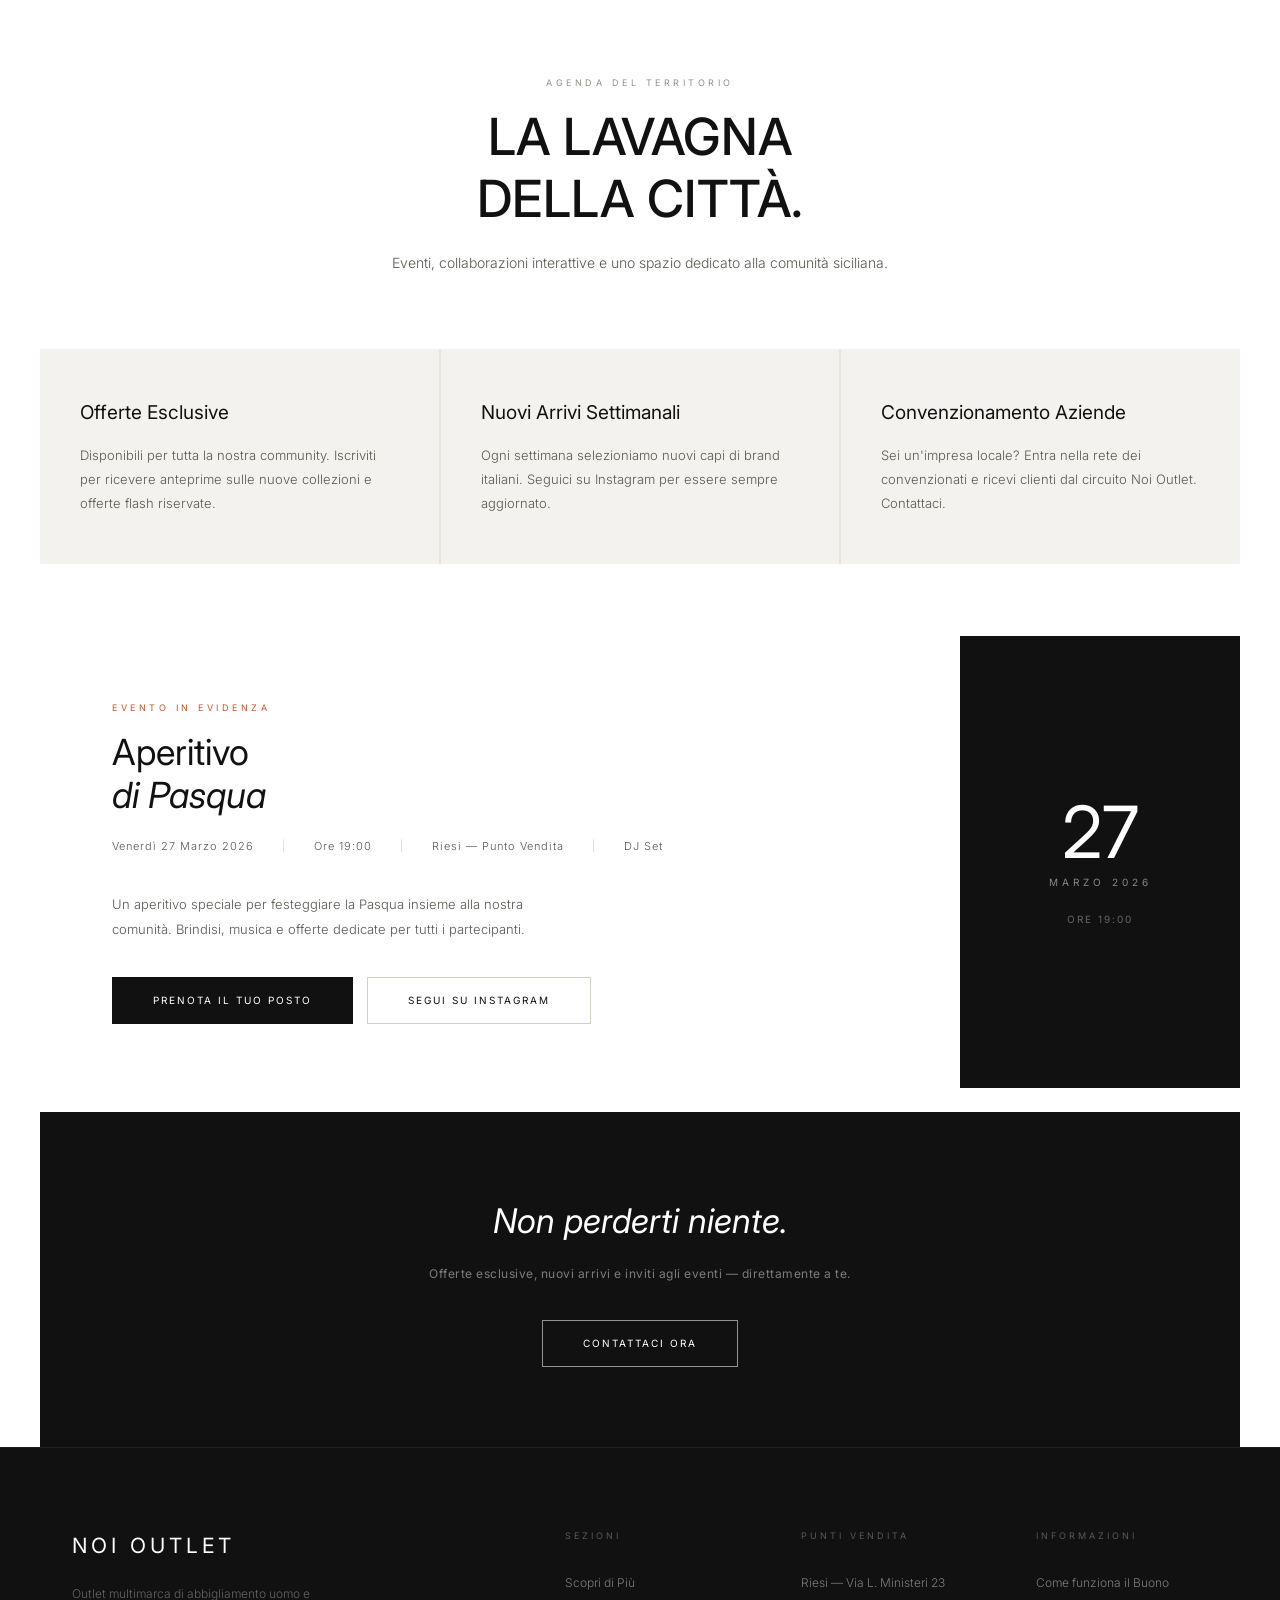
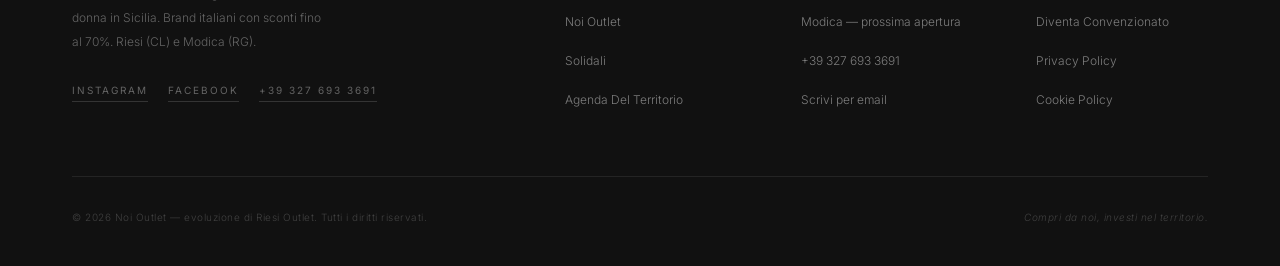
==== commit 3dc6a1af: "feat: Added interactive CSS map pins, imported clean map background, built founders biography grid, " ====
--- a/index.html
+++ b/index.html
@@ -23,11 +23,10 @@
         <a href="#scopri" class="nav-logo">Noi Outlet</a>
 
         <div class="nav-links" id="navLinks">
-            <a href="#scopri"     data-section="scopri">Scopri</a>
-            <a href="#noi-outlet" data-section="noi-outlet">Chi Siamo</a>
+            <a href="#scopri"     data-section="scopri">Scopri Di Più</a>
+            <a href="#noi-outlet" data-section="noi-outlet">Noi Outlet</a>
             <a href="#solidali"   data-section="solidali">Solidali</a>
-            <a href="#buono"      data-section="buono">Buono Acquisto</a>
-            <a href="#servizi"    data-section="servizi">Servizi</a>
+            <a href="#agenda"     data-section="agenda">Agenda Del Territorio</a>
         </div>
 
         <div class="nav-utils">
@@ -47,10 +46,9 @@
     </div>
     <div class="mobile-nav-links">
         <a href="#scopri">Scopri di Più</a>
-        <a href="#noi-outlet">Chi Siamo</a>
+        <a href="#noi-outlet">Noi Outlet</a>
         <a href="#solidali">Solidali</a>
-        <a href="#buono">Buono Acquisto</a>
-        <a href="#servizi">Servizi &amp; Eventi</a>
+        <a href="#agenda">Agenda Del Territorio</a>
         <a href="https://instagram.com/riesioutlet" target="_blank">Instagram</a>
         <a href="tel:+393276933691">+39 327 693 3691</a>
     </div>
@@ -79,12 +77,12 @@
 
     <!-- Slide 2 -->
     <div class="hero-slide" data-slide="1">
-        <img src="images/hero2.jpg" alt="Noi Outlet — Eccellenza italiana" style="object-position: center 20%;">
+        <img src="images/hero2.jpg?v=2" alt="Noi Outlet — Eccellenza italiana" style="object-position: center 20%;">
         <div class="hero-overlay"></div>
         <div class="hero-content">
             <div class="hero-text">
                 <span class="hero-eyebrow">Brand Italiani &mdash; Sconti fino al 70%</span>
-                <h1 class="hero-title">Stile<br><em>Italiano</em></h1>
+                <h1 class="hero-title">NOI<br><em>STILE</em></h1>
                 <p class="hero-tagline">Pinko, Twinset e i migliori brand a prezzi outlet.</p>
                 <div class="hero-ctas">
                     <a href="#noi-outlet" class="btn btn-light">Esplora i Brand</a>
@@ -109,27 +107,85 @@
         <span class="eyebrow">Il Nostro Territorio</span>
         <h2 class="display-title">Radicati<br>in <em>Sicilia</em>.</h2>
         <p class="body-text" style="margin-top:20px;">Due punti vendita, un unico progetto solidale. Serviamo la Sicilia centrale e sud-orientale con un circuito che coinvolge i comuni del nisseno e dell'ibleano.</p>
-        <div class="map-communes">
-            <span class="commune-chip active">Riesi</span>
-            <span class="commune-chip active">Mazzarino</span>
-            <span class="commune-chip">Butera</span>
-            <span class="commune-chip">Sommatino</span>
-            <span class="commune-chip">Delia</span>
-            <span class="commune-chip">Barrafranca</span>
-            <span class="commune-chip" style="border-color:var(--accent); color:var(--accent);">Modica — presto</span>
-        </div>
-        <a href="#solidali" class="text-link" style="margin-top:36px;">Il progetto circolare</a>
+        
+        <!-- DATA TABLE -->
+        <div class="demographics-wrapper fade-up" style="margin-top: 40px; margin-bottom: 40px;">
+            <table class="demographics-table">
+                <thead>
+                    <tr>
+                        <th style="width: 70%;">Bacino d'Utenza Centrale</th>
+                        <th style="width: 30%; text-align: right;">Abitanti</th>
+                    </tr>
+                </thead>
+                <tbody>
+                    <tr><td>Riesi (Sede Centrale)</td><td class="num">11.000</td></tr>
+                    <tr><td>Mazzarino</td><td class="num">10.500</td></tr>
+                    <tr><td>Barrafranca</td><td class="num">11.500</td></tr>
+                    <tr><td>Sommatino</td><td class="num">6.275</td></tr>
+                    <tr><td>Butera</td><td class="num">4.000</td></tr>
+                    <tr><td>Delia</td><td class="num">3.850</td></tr>
+                </tbody>
+                <tfoot>
+                    <tr>
+                        <td><strong>Totale Raggiungibile</strong></td>
+                        <td class="num"><strong>47.125</strong></td>
+                    </tr>
+                </tfoot>
+            </table>
+
+            <!-- ROADMAP -->
+            <div class="roadmap-box">
+                <span class="eyebrow eyebrow-accent" style="margin-bottom: 12px; display: block;">Evoluzione del Marchio</span>
+                <div class="roadmap-item">
+                    <span class="roadmap-date">Aprile 2026</span>
+                    <span class="roadmap-text">Lancio Nuova Brand Identity</span>
+                </div>
+                <div class="roadmap-item">
+                    <span class="roadmap-date">Settembre 2026</span>
+                    <span class="roadmap-text">Apertura Modica Outlet</span>
+                </div>
+            </div>
+        </div>
+        
     </div>
     <div class="editorial-visual" style="background: #191919;">
-        <div style="position: relative; width: 100%; max-width: 800px; margin: 0 auto;">
-            <img src="images/mappa_sicilia.png" alt="Mappa Negozi Noi Outlet in Sicilia" style="width: 100%; height: auto; display: block;">
+        <div class="map-interactive-container">
+            <img src="images/mappa_sicilia.png?v=3" alt="Mappa Negozi Noi Outlet in Sicilia">
             
-            <!-- Link Invisibili per Riesi e Modica -->
-            <!-- Area stimata Riesi centrale -->
-            <a href="#store-riesi" style="position: absolute; top: 35%; left: 40%; width: 25%; height: 25%; z-index: 10; cursor: pointer; display: block;" aria-label="Negozio Riesi"></a>
-            
-            <!-- Area stimata Modica sud-est -->
-            <a href="#store-modica" style="position: absolute; top: 65%; left: 60%; width: 25%; height: 25%; z-index: 10; cursor: pointer; display: block;" aria-label="Negozio Modica"></a>
+            <!-- Riesi (Sede Centrale) -->
+            <a href="#store-riesi" class="map-pin pin-active" style="top: 48.5%; left: 51.5%;" aria-label="Negozio Riesi">
+                <span class="map-pin-label">Riesi Outlet</span>
+            </a>
+
+            <!-- Mazzarino (Attivo) - Est -->
+            <a href="#solidali" class="map-pin pin-soon" style="top: 49.5%; left: 58.5%; width: 8px; height: 8px;" aria-label="Mazzarino">
+                <span class="map-pin-label">Mazzarino</span>
+            </a>
+
+            <!-- Barrafranca (In attivazione) - Nord -->
+            <a href="#solidali" class="map-pin pin-soon" style="top: 42%; left: 51.5%; width: 8px; height: 8px;" aria-label="Barrafranca">
+                <span class="map-pin-label">Barrafranca</span>
+            </a>
+
+            <!-- Sommatino (In attivazione) - Ovest -->
+            <a href="#solidali" class="map-pin pin-soon" style="top: 51%; left: 46.5%; width: 8px; height: 8px;" aria-label="Sommatino">
+                <span class="map-pin-label">Sommatino</span>
+            </a>
+
+            <!-- Delia (In attivazione) - Nord-Ovest -->
+            <a href="#solidali" class="map-pin pin-soon" style="top: 44.5%; left: 47.5%; width: 8px; height: 8px;" aria-label="Delia">
+                <span class="map-pin-label">Delia</span>
+            </a>
+
+            <!-- Butera (In attivazione) - Sud -->
+            <a href="#solidali" class="map-pin pin-soon" style="top: 55%; left: 50.5%; width: 8px; height: 8px;" aria-label="Butera">
+                <span class="map-pin-label">Butera</span>
+            </a>
+
+            <!-- Modica (In apertura - Punto Vendita) -->
+            <a href="#store-modica" class="map-pin pin-active" style="top: 72%; left: 71%;" aria-label="Negozio Modica">
+                <span class="map-pin-label">Modica Outlet</span>
+            </a>
         </div>
     </div>
 </div>
@@ -185,13 +241,31 @@
         <div class="brands-wrap fade-up">
             <span class="eyebrow">Brand disponibili</span>
             <div class="brands-row">
+                <div class="brand-cell">Armani</div>
+                <div class="brand-cell">Emporio Armani</div>
+                <div class="brand-cell">Blauer</div>
+                <div class="brand-cell">Roberto Cavalli</div>
                 <div class="brand-cell">Pinko</div>
                 <div class="brand-cell">Twinset</div>
-                <div class="brand-cell">Liu &middot; Jo</div>
-                <div class="brand-cell">Guess</div>
-                <div class="brand-cell">Fracomina</div>
-                <div class="brand-cell">Kontatto</div>
                 <div class="brand-cell">+ altri</div>
+            </div>
+        </div>
+
+        <!-- FOUNDERS BIOGRAPHY -->
+        <div class="founders-section fade-up">
+            <div class="founders-grid">
+                <div class="founders-text">
+                    <span class="eyebrow eyebrow-accent">I Fondatori</span>
+                    <h2 class="display-title" style="font-size:clamp(32px, 4vw, 48px); margin-bottom: 24px;">Visione<br><em>Siciliana</em>.</h2>
+                    <p class="body-text">Nati negli anni del boom economico italiano, Gianni Colombo e Gianfilippo Colaianni condividono da sempre un obiettivo: trasformare l'eccellenza in un valore radicato nel territorio.</p>
+                    <p class="body-text" style="margin-top:16px;">Gianni, classe '67, è un architetto con una profonda passione per l'imprenditoria, l'arte e il teatro. Da decenni coltiva il sogno di una Sicilia all'avanguardia, capace di coniugare grande architettura e sviluppo sociale. Gianfilippo, imprenditore da sempre e instancabile fashion buyer, seleziona in prima persona le collezioni esclusive dei brand del lusso.</p>
+                    <p class="body-text" style="margin-top:16px;">Sposati, padri e visceralmente legati alla propria terra, sono i proprietari e l'anima di <em>Gianni Colombo Architetti</em>, <em>Turi Srl</em>, <em>Cantieri Colombo</em> e, naturalmente, <em>NOI OUTLET</em>.</p>
+                    <p class="body-text" style="margin-top:16px;">Per loro la moda non è pura espressione estetica, ma uno strumento di rinascita locale: un circuito virtuoso dove lo stile internazionale diventa il motore per l'economia e il futuro della Sicilia.</p>
+                </div>
+                <!-- FOTO FONDATORI -->
+                <div class="founders-visual" style="padding:0; overflow:hidden;">
+                    <img src="images/founders_photo.png" alt="Gianni Colombo e Gianfilippo Colaianni" style="width: 100%; height: 100%; object-fit: cover; filter: grayscale(100%) contrast(1.1);">
+                </div>
             </div>
         </div>
 
@@ -267,11 +341,16 @@
                 <tr><td style="color:var(--accent);">Modica</td><td>Ragusa</td><td><span class="status-tag soon">In apertura</span></td></tr>
             </tbody>
         </table>
+
+        <!-- PLACEHOLDER AMBASSADOR -->
+        <div class="ambassadors-placeholder" style="margin-top:60px; border:1px dashed var(--stone-dark); padding:40px; text-align:center; max-width:800px; margin-left:auto; margin-right:auto;">
+            [ INSERIRE TABELLA REFERENTI TERRITORIO (GIUSEPPE, CHIARA, ECC.) ]
+        </div>
     </div>
 </section>
 
-<!-- ==================== BUONO ACQUISTO ==================== -->
-<section id="buono">
+<!-- ==================== BUONO ACQUISTO (Ora parte di Solidali) ==================== -->
+<section id="buono" style="padding-top:40px; padding-bottom:100px;">
     <div class="section-inner">
         <div style="max-width:560px;">
             <span class="eyebrow">Il Buono Acquisto</span>
@@ -382,13 +461,13 @@
     </div>
 </section>
 
-<!-- ==================== SERVIZI ==================== -->
-<section id="servizi">
+<!-- ==================== AGENDA DEL TERRITORIO ==================== -->
+<section id="agenda">
     <div class="section-inner">
         <div style="text-align:center; max-width:540px; margin:0 auto;">
-            <span class="eyebrow">Servizi &amp; Comunità</span>
-            <h2 class="display-title">Un punto<br>di <em>incontro</em>.</h2>
-            <p class="body-text" style="margin:20px auto 0; text-align:center;">Noi Outlet è un hub per la comunità siciliana: eventi, collaborazioni con il territorio, nuovi arrivi ogni settimana.</p>
+            <span class="eyebrow">Agenda Del Territorio</span>
+            <h2 class="display-title">La Lavagna<br>della <em>Città</em>.</h2>
+            <p class="body-text" style="margin:20px auto 0; text-align:center;">Eventi, collaborazioni interattive e uno spazio dedicato alla comunità siciliana.</p>
         </div>
 
         <div class="services-grid fade-up">
@@ -458,10 +537,9 @@
             <h3>Sezioni</h3>
             <ul>
                 <li><a href="#scopri">Scopri di Più</a></li>
-                <li><a href="#noi-outlet">Chi Siamo</a></li>
+                <li><a href="#noi-outlet">Noi Outlet</a></li>
                 <li><a href="#solidali">Solidali</a></li>
-                <li><a href="#buono">Buono Acquisto</a></li>
-                <li><a href="#servizi">Servizi &amp; Eventi</a></li>
+                <li><a href="#agenda">Agenda Del Territorio</a></li>
             </ul>
         </div>
         <div class="footer-col">
--- a/style.css
+++ b/style.css
@@ -591,6 +591,28 @@
     min-width: 100px;
 }
 .brand-cell:hover { background: var(--black); color: var(--white); }
+
+/* Founders Biography */
+.founders-section {
+    margin-top: 80px;
+    margin-bottom: 80px;
+    border-top: 1px solid var(--stone-mid);
+    padding-top: 80px;
+}
+.founders-grid {
+    display: grid;
+    grid-template-columns: 1.2fr 1fr;
+    gap: 60px;
+    align-items: center;
+}
+.founders-visual {
+    background: var(--stone-mid);
+    display: flex;
+    align-items: center;
+    justify-content: center;
+    min-height: 480px;
+    border: 1px solid var(--stone-dark);
+}
 
 /* Contacts strip */
 .contacts-strip {
@@ -1114,4 +1136,153 @@
     .footer-grid { grid-template-columns: 1fr; gap: 40px; }
     .hero-counter { display: none; }
     .buono-calc { flex-direction: column; gap: 12px; }
-}
+    .founders-grid { grid-template-columns: 1fr; gap: 32px; }
+    .founders-visual { min-height: 280px; }
+}
+
+/* =============================================
+   DEMOGRAPHICS & ROADMAP
+   ============================================= */
+.demographics-wrapper {
+    max-width: 480px;
+    margin-right: auto;
+}
+.demographics-table {
+    width: 100%;
+    border-collapse: collapse;
+    margin-bottom: 32px;
+}
+.demographics-table th {
+    font-size: 11px;
+    text-transform: uppercase;
+    letter-spacing: 1px;
+    color: var(--text-light); /* was --text-light but in light mode context it's grey */
+    border-bottom: 1px solid rgba(0,0,0,0.1);
+    padding: 12px 0;
+    text-align: left;
+    font-weight: 500;
+}
+.demographics-table td {
+    padding: 12px 0;
+    border-bottom: 1px solid rgba(0,0,0,0.05);
+    font-size: 13px;
+    color: var(--text-mid);
+    font-weight: 300;
+}
+.demographics-table td.num {
+    text-align: right;
+    font-variant-numeric: tabular-nums;
+    color: var(--black);
+    letter-spacing: 0.5px;
+}
+.demographics-table tfoot td {
+    border-top: 1px solid rgba(0,0,0,0.2);
+    border-bottom: none;
+    padding-top: 16px;
+    color: var(--black);
+}
+
+.roadmap-box {
+    border: 1px solid rgba(0,0,0,0.1);
+    padding: 24px;
+}
+.roadmap-item {
+    display: flex;
+    justify-content: space-between;
+    align-items: center;
+    border-bottom: 1px solid rgba(0,0,0,0.05);
+    padding: 12px 0;
+}
+.roadmap-item:last-child {
+    border-bottom: none;
+    padding-bottom: 0;
+}
+.roadmap-date {
+    font-size: 11px;
+    font-weight: 500;
+    color: var(--black);
+    letter-spacing: 0.5px;
+    text-transform: uppercase;
+}
+.roadmap-text {
+    font-size: 13px;
+    color: var(--text-mid);
+    font-weight: 300;
+}
+
+/* =============================================
+   INTERACTIVE MAP PINS
+   ============================================= */
+.map-interactive-container {
+    position: relative;
+    width: 100%;
+    max-width: 800px;
+    margin: 0 auto;
+}
+.map-interactive-container img {
+    width: 100%;
+    height: auto;
+    display: block;
+}
+.map-pin {
+    position: absolute;
+    width: 12px;
+    height: 12px;
+    border-radius: 50%;
+    transform: translate(-50%, -50%);
+    cursor: pointer;
+    z-index: 10;
+    transition: transform 0.3s var(--ease), box-shadow 0.3s var(--ease);
+}
+.map-pin::before {
+    content: '';
+    position: absolute;
+    inset: -6px;
+    border-radius: 50%;
+    background: inherit;
+    opacity: 0.3;
+    animation: pulse 2s infinite cubic-bezier(0.4, 0, 0.2, 1);
+}
+@keyframes pulse {
+    0% { transform: scale(1); opacity: 0.4; }
+    70% { transform: scale(2.5); opacity: 0; }
+    100% { transform: scale(1); opacity: 0; }
+}
+.map-pin:hover {
+    transform: translate(-50%, -50%) scale(1.3);
+}
+.pin-active {
+    background: var(--white);
+    box-shadow: 0 0 10px rgba(255,255,255,0.5);
+}
+.pin-soon {
+    background: var(--accent);
+    box-shadow: 0 0 10px rgba(232,97,26,0.5);
+}
+
+/* Tooltip */
+.map-pin-label {
+    position: absolute;
+    bottom: 100%;
+    left: 50%;
+    transform: translateX(-50%) translateY(-8px);
+    background: rgba(10,10,10,0.9);
+    color: var(--white);
+    padding: 6px 12px;
+    font-size: 10px;
+    letter-spacing: 2px;
+    text-transform: uppercase;
+    white-space: nowrap;
+    opacity: 0;
+    visibility: hidden;
+    transition: all 0.3s var(--ease);
+    pointer-events: none;
+    border: 1px solid rgba(255,255,255,0.1);
+}
+.map-pin:hover .map-pin-label,
+.map-pin-label.label-always {
+    opacity: 1;
+    visibility: visible;
+    transform: translateX(-50%) translateY(-12px);
+}
+
